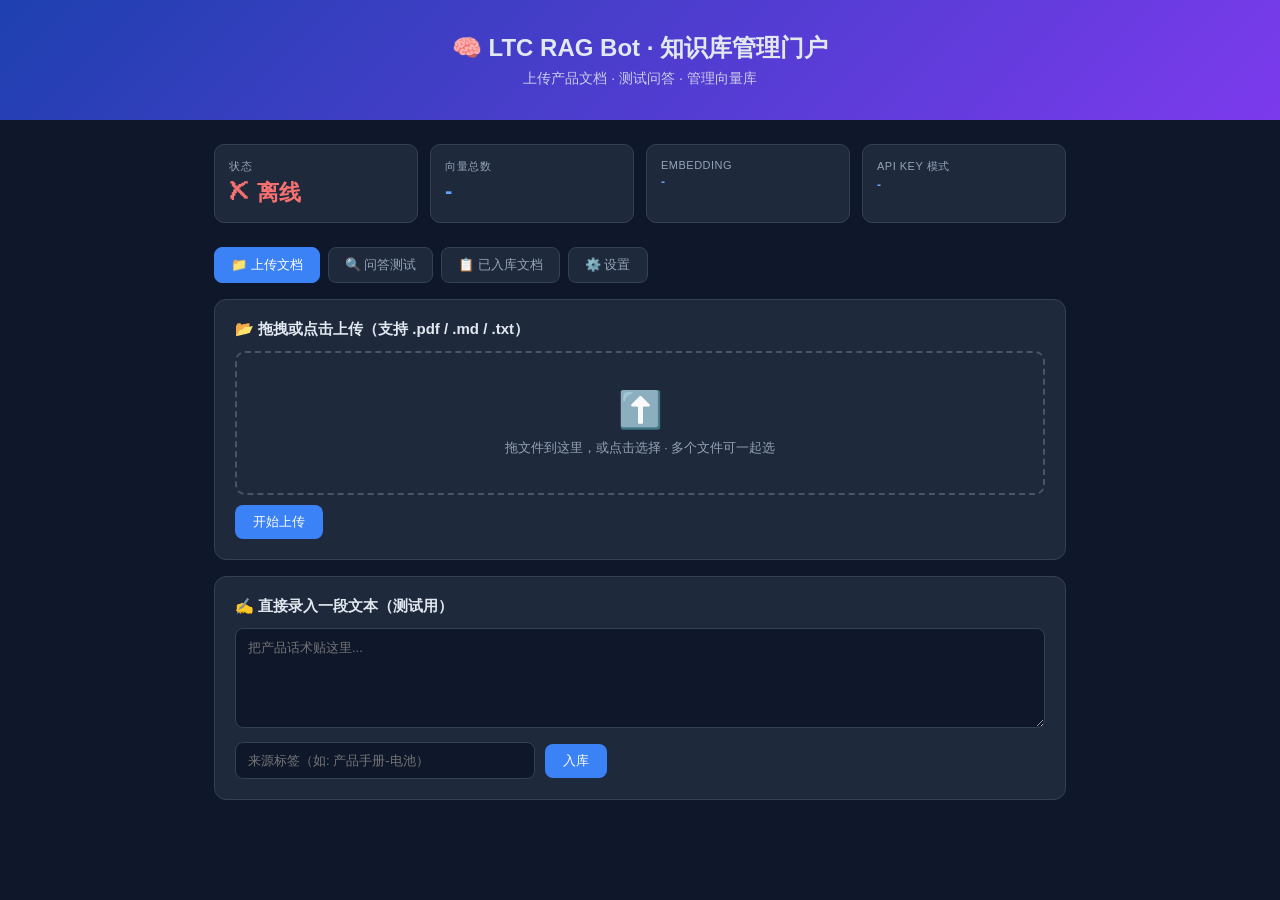
==== ltc-rag-bot/portal/index.html @ 4c0943bf "feat: 构建两个LTC高频智能体实操 Co-authored-by: traeagent <traeagent@users.noreply.github.com>" ====
<!DOCTYPE html>
<html lang="zh-CN">
<head>
<meta charset="UTF-8">
<title>LTC RAG Bot · 知识库管理门户</title>
<meta name="viewport" content="width=device-width,initial-scale=1">
<style>
*{box-sizing:border-box;margin:0;padding:0}
body{font-family:-apple-system,"Segoe UI",Roboto,"Helvetica Neue",Arial,sans-serif;background:#0f172a;color:#e2e8f0;min-height:100vh}
.header{background:linear-gradient(135deg,#1e40af,#7c3aed);padding:32px 24px;text-align:center}
.header h1{font-size:24px;font-weight:700}
.header p{opacity:.85;margin-top:6px;font-size:14px}
.status-bar{max-width:900px;margin:24px auto;padding:0 24px;display:grid;grid-template-columns:repeat(auto-fit,minmax(180px,1fr));gap:12px}
.stat-card{background:#1e293b;border-radius:10px;padding:14px;border:1px solid #334155}
.stat-card .label{font-size:11px;color:#94a3b8;text-transform:uppercase;letter-spacing:.5px}
.stat-card .value{font-size:22px;font-weight:700;color:#60a5fa;margin-top:4px}
.stat-card .value.ok{color:#4ade80}.stat-card .value.warn{color:#fbbf24}.stat-card .value.err{color:#f87171}
.tabs{max-width:900px;margin:24px auto 0;padding:0 24px;display:flex;gap:8px}
.tab{padding:8px 16px;background:#1e293b;border:1px solid #334155;border-radius:8px;color:#94a3b8;cursor:pointer;font-size:13px}
.tab.active{background:#3b82f6;border-color:#3b82f6;color:#fff}
.panel{max-width:900px;margin:16px auto;padding:0 24px}
.card{background:#1e293b;border:1px solid #334155;border-radius:12px;padding:20px;margin-bottom:16px}
.card h3{font-size:15px;color:#e2e8f0;margin-bottom:12px;display:flex;align-items:center;gap:8px}
.dropzone{border:2px dashed #475569;border-radius:10px;padding:36px;text-align:center;cursor:pointer;transition:all .2s}
.dropzone:hover,.dropzone.drag{border-color:#3b82f6;background:#1e3a5f}
.dropzone .icon{font-size:36px;margin-bottom:8px}
.dropzone p{color:#94a3b8;font-size:13px}
textarea,input[type=text]{width:100%;background:#0f172a;border:1px solid #334155;border-radius:8px;padding:10px 12px;color:#e2e8f0;font-family:inherit;font-size:13px}
textarea{min-height:100px;resize:vertical}
.btn{background:#3b82f6;color:#fff;border:none;padding:8px 18px;border-radius:8px;cursor:pointer;font-size:13px;font-weight:500;transition:background .15s}
.btn:hover{background:#2563eb}
.btn.ghost{background:transparent;border:1px solid #475569;color:#94a3b8}
.btn.ghost:hover{background:#334155;color:#fff}
.btn.danger{background:#dc2626}
.btn.danger:hover{background:#b91c1c}
.btn:disabled{opacity:.5;cursor:not-allowed}
.row{display:flex;gap:10px;align-items:center;margin-top:10px;flex-wrap:wrap}
.source-tag{background:#334155;color:#cbd5e1;padding:3px 10px;border-radius:12px;font-size:12px;display:inline-flex;align-items:center;gap:6px;margin:4px 4px 4px 0}
.source-tag .count{background:#475569;padding:1px 7px;border-radius:10px;font-size:11px}
.empty{text-align:center;padding:30px;color:#64748b;font-size:13px}
.result-box{background:#0f172a;border:1px solid #334155;border-radius:8px;padding:14px;margin-top:12px;font-size:13px;white-space:pre-wrap;line-height:1.7}
.result-box .llm-tag{background:#7c3aed;color:#fff;padding:2px 8px;border-radius:4px;font-size:11px;margin-left:8px}
.sources-list{margin-top:10px}
.source-item{background:#0f172a;border-left:3px solid #3b82f6;padding:10px 14px;margin:6px 0;border-radius:0 6px 6px 6px;font-size:12px;color:#cbd5e1}
.source-item .score{color:#4ade80;font-weight:600}
.source-item .src{color:#94a3b8;font-size:11px;margin-left:8px}
.toast{position:fixed;top:20px;right:20px;background:#1e293b;border:1px solid #334155;padding:12px 20px;border-radius:8px;z-index:100;display:none;font-size:13px}
.toast.ok{border-color:#4ade80}.toast.err{border-color:#f87171}
.api-key-row{display:flex;gap:8px;align-items:center;margin-bottom:16px}
.api-key-row label{font-size:12px;color:#94a3b8}
.api-key-row input{flex:1;font-family:monospace;font-size:12px}
@media(max-width:600px){.stat-card .value{font-size:18px}}
</style>
</head>
<body>

<div class="header">
  <h1>🧠 LTC RAG Bot · 知识库管理门户</h1>
  <p>上传产品文档 · 测试问答 · 管理向量库</p>
</div>

<div class="status-bar">
  <div class="stat-card">
    <div class="label">状态</div>
    <div class="value" id="s-status">...</div>
  </div>
  <div class="stat-card">
    <div class="label">向量总数</div>
    <div class="value" id="s-docs">...</div>
  </div>
  <div class="stat-card">
    <div class="label">Embedding</div>
    <div class="value" id="s-emb" style="font-size:12px" title="模型名称">...</div>
  </div>
  <div class="stat-card">
    <div class="label">API Key 模式</div>
    <div class="value" id="s-auth" style="font-size:12px">...</div>
  </div>
</div>

<div class="tabs">
  <div class="tab active" data-tab="upload">📁 上传文档</div>
  <div class="tab" data-tab="query">🔍 问答测试</div>
  <div class="tab" data-tab="docs">📋 已入库文档</div>
  <div class="tab" data-tab="settings">⚙️ 设置</div>
</div>

<!-- 📁 上传文档 -->
<div class="panel" id="panel-upload">
  <div class="card">
    <h3>📂 拖拽或点击上传（支持 .pdf / .md / .txt）</h3>
    <div class="dropzone" id="dropzone">
      <div class="icon">⬆️</div>
      <p>拖文件到这里，或点击选择 · 多个文件可一起选</p>
    </div>
    <input type="file" id="file-input" multiple accept=".pdf,.md,.txt" style="display:none">
    <div class="row">
      <button class="btn" id="btn-upload">开始上传</button>
      <span id="upload-status" style="color:#94a3b8;font-size:12px"></span>
    </div>
  </div>
  <div class="card">
    <h3>✍️ 直接录入一段文本（测试用）</h3>
    <textarea id="text-input" placeholder="把产品话术贴这里..."></textarea>
    <div class="row">
      <input type="text" id="text-source" placeholder="来源标签（如: 产品手册-电池）" style="max-width:300px">
      <button class="btn" id="btn-ingest-text">入库</button>
    </div>
  </div>
</div>

<!-- 🔍 问答测试 -->
<div class="panel" id="panel-query" style="display:none">
  <div class="card">
    <h3>💬 提问试试 RAG + LLM</h3>
    <textarea id="query-input" placeholder="比如：零下30度怎么保证续航？"></textarea>
    <div class="row">
      <button class="btn" id="btn-query">🔍 提问</button>
      <span id="query-status" style="color:#94a3b8;font-size:12px"></span>
    </div>
    <div id="query-result" style="display:none">
      <h4 style="margin-top:14px;font-size:13px;color:#94a3b8">🤖 AI 回答 (FABE)</h4>
      <div class="result-box" id="query-answer"></div>
      <h4 style="margin-top:14px;font-size:13px;color:#94a3b8">📎 参考来源</h4>
      <div id="query-sources" class="sources-list"></div>
    </div>
  </div>
</div>

<!-- 📋 已入库文档 -->
<div class="panel" id="panel-docs" style="display:none">
  <div class="card">
    <h3>📊 向量库概览</h3>
    <div id="docs-content"><div class="empty">加载中...</div></div>
    <div class="row" id="docs-actions" style="display:none">
      <button class="btn danger" id="btn-clear-all">⚠️ 清空全部（危险）</button>
    </div>
  </div>
</div>

<!-- ⚙️ 设置 -->
<div class="panel" id="panel-settings" style="display:none">
  <div class="card">
    <h3>🔐 API Key</h3>
    <div class="api-key-row">
      <label>X-API-Key:</label>
      <input type="text" id="api-key-input" placeholder="开发模式留空即可">
      <button class="btn ghost" id="btn-save-key">保存（仅当前会话）</button>
    </div>
    <p style="color:#64748b;font-size:12px">如果你在 .env 里把 API_KEY 改成了非默认值，在这里输入同样的 key 才能上传/查询。</p>
  </div>
  <div class="card">
    <h3>🛠 后端信息</h3>
    <div id="backend-info" style="font-size:13px;line-height:2;color:#cbd5e1"></div>
  </div>
</div>

<div class="toast" id="toast"></div>

<script>
const API_BASE = location.origin;
let apiKey = localStorage.getItem('ltc_api_key') || '';

// 通用 fetch 带 API Key
async function api(path, opts = {}) {
  const headers = { 'Content-Type': 'application/json', ...(opts.headers||{}) };
  if (apiKey && !opts.noKey) headers['X-API-Key'] = apiKey;
  if (opts.body && typeof opts.body !== 'string') opts.body = JSON.stringify(opts.body);
  const r = await fetch(API_BASE + path, { ...opts, headers });
  if (!r.ok) throw new Error(`${r.status} ${await r.text()}`);
  return r.json();
}

function toast(msg, type='ok') {
  const t = document.getElementById('toast');
  t.textContent = msg;
  t.className = 'toast ' + type;
  t.style.display = 'block';
  setTimeout(()=> t.style.display='none', 3000);
}

// Tab 切换
document.querySelectorAll('.tab').forEach(t => {
  t.onclick = () => {
    document.querySelectorAll('.tab').forEach(x => x.classList.remove('active'));
    document.querySelectorAll('.panel').forEach(x => x.style.display = 'none');
    t.classList.add('active');
    document.getElementById('panel-' + t.dataset.tab).style.display = 'block';
    if (t.dataset.tab === 'docs') loadDocs();
    if (t.dataset.tab === 'settings') loadBackendInfo();
  };
});

// 状态面板
async function loadStatus() {
  try {
    const h = await api('/health', { noKey: true });
    document.getElementById('s-status').textContent = '✓ 在线';
    document.getElementById('s-status').className = 'value ok';
    document.getElementById('s-docs').textContent = h.docs_count;
    document.getElementById('s-emb').textContent = h.embedding.split(' ')[0];
    document.getElementById('s-auth').textContent = h.api_key_mode.includes('无') ? '开发模式' : '已鉴权';
  } catch(e) {
    document.getElementById('s-status').textContent = '✗ 离线';
    document.getElementById('s-status').className = 'value err';
    document.getElementById('s-docs').textContent = '-';
    document.getElementById('s-emb').textContent = '-';
    document.getElementById('s-auth').textContent = '-';
  }
}
loadStatus();
setInterval(loadStatus, 15000);

// ─── 上传 ───
const dz = document.getElementById('dropzone');
const fi = document.getElementById('file-input');
dz.onclick = () => fi.click();
dz.ondragover = e => { e.preventDefault(); dz.classList.add('drag'); };
dz.ondragleave = () => dz.classList.remove('drag');
dz.ondrop = e => { e.preventDefault(); dz.classList.remove('drag'); handleFiles(e.dataTransfer.files); };
fi.onchange = e => handleFiles(e.target.files);

async function handleFiles(files) {
  for (const f of files) {
    const fd = new FormData();
    fd.append('file', f);
    document.getElementById('upload-status').textContent = `上传中: ${f.name}...`;
    try {
      const h = new Headers();
      if (apiKey) h.set('X-API-Key', apiKey);
      const r = await fetch(API_BASE + '/ingest', { method: 'POST', headers: h, body: fd });
      const data = await r.json();
      if (r.ok) {
        toast(`✓ ${f.name} → ${data.ingested} 切片`);
        document.getElementById('upload-status').textContent = `${f.name} ✓`;
      } else {
        toast(`✗ ${f.name}: ${data.detail || r.status}`, 'err');
      }
    } catch(e) {
      toast(`✗ ${f.name}: ${e.message}`, 'err');
    }
  }
  loadStatus();
}

document.getElementById('btn-ingest-text').onclick = async () => {
  const text = document.getElementById('text-input').value.trim();
  const source = document.getElementById('text-source').value.trim() || 'inline';
  if (!text) { toast('请先输入文本', 'err'); return; }
  try {
    const r = await api('/ingest-text', { method: 'POST', body: { text, source } });
    toast(`✓ 入库 ${r.ingested} 切片 · 总计 ${r.total}`);
    document.getElementById('text-input').value = '';
    loadStatus();
  } catch(e) { toast('✗ ' + e.message, 'err'); }
};

// ─── Query ───
document.getElementById('btn-query').onclick = async () => {
  const q = document.getElementById('query-input').value.trim();
  if (!q) { toast('请先输入问题', 'err'); return; }
  document.getElementById('query-status').textContent = '查询中...';
  document.getElementById('query-result').style.display = 'none';
  try {
    const r = await api('/query', { method: 'POST', body: { question: q } });
    document.getElementById('query-result').style.display = 'block';
    document.getElementById('query-answer').textContent = r.answer;
    const sl = document.getElementById('query-sources');
    sl.innerHTML = r.sources.map(s =>
      `<div class="source-item"><span class="score">相似度 ${(s.score*100).toFixed(1)}%</span><span class="src">📄 ${s.source}</span><br>${s.text}</div>`
    ).join('');
    document.getElementById('query-status').textContent = `完成 · ${r.total_docs} 条切片 · LLM: ${r.llm_used}`;
  } catch(e) { toast('✗ ' + e.message, 'err'); document.getElementById('query-status').textContent = ''; }
};

// ─── Docs ───
async function loadDocs() {
  try {
    const r = await api('/kb');
    const tags = Object.entries(r.sources);
    if (tags.length === 0) {
      document.getElementById('docs-content').innerHTML = '<div class="empty">知识库为空 · 去「上传文档」页面灌点内容吧</div>';
      document.getElementById('docs-actions').style.display = 'none';
    } else {
      document.getElementById('docs-content').innerHTML =
        `<p style="color:#94a3b8;font-size:13px;margin-bottom:12px">共 ${r.total_chunks} 条切片 · ${tags.length} 个来源</p>` +
        tags.map(([src, n]) => `<span class="source-tag">📄 ${src}<span class="count">${n}</span></span>`).join('');
      document.getElementById('docs-actions').style.display = 'flex';
    }
  } catch(e) {
    document.getElementById('docs-content').innerHTML = `<div class="empty">加载失败: ${e.message}</div>`;
  }
}

document.getElementById('btn-clear-all').onclick = async () => {
  if (!confirm('确定清空整个知识库？这个操作不可恢复！')) return;
  try {
    await api('/kb', { method: 'DELETE' });
    toast('✓ 已清空');
    loadDocs(); loadStatus();
  } catch(e) { toast('✗ ' + e.message, 'err'); }
};

// ─── Settings ───
async function loadBackendInfo() {
  try {
    const h = await api('/health', { noKey: true });
    document.getElementById('backend-info').innerHTML =
      `<div>版本: <b>${h.version}</b></div>` +
      `<div>Embedding: <b>${h.embedding}</b></div>` +
      `<div>API Key 模式: <b>${h.api_key_mode}</b></div>` +
      `<div>飞书配置: <b style="color:${h.feishu_configured?'#4ade80':'#f87171'}">${h.feishu_configured?'已配置':'未配置'}</b></div>` +
      `<div>向量总数: <b>${h.docs_count}</b></div>`;
  } catch(e) {
    document.getElementById('backend-info').textContent = '加载失败: ' + e.message;
  }
}

document.getElementById('api-key-input').value = apiKey;
document.getElementById('btn-save-key').onclick = () => {
  apiKey = document.getElementById('api-key-input').value.trim();
  localStorage.setItem('ltc_api_key', apiKey);
  toast(apiKey ? '✓ API Key 已保存' : '✓ 已清空');
};
</script>
</body>
</html>
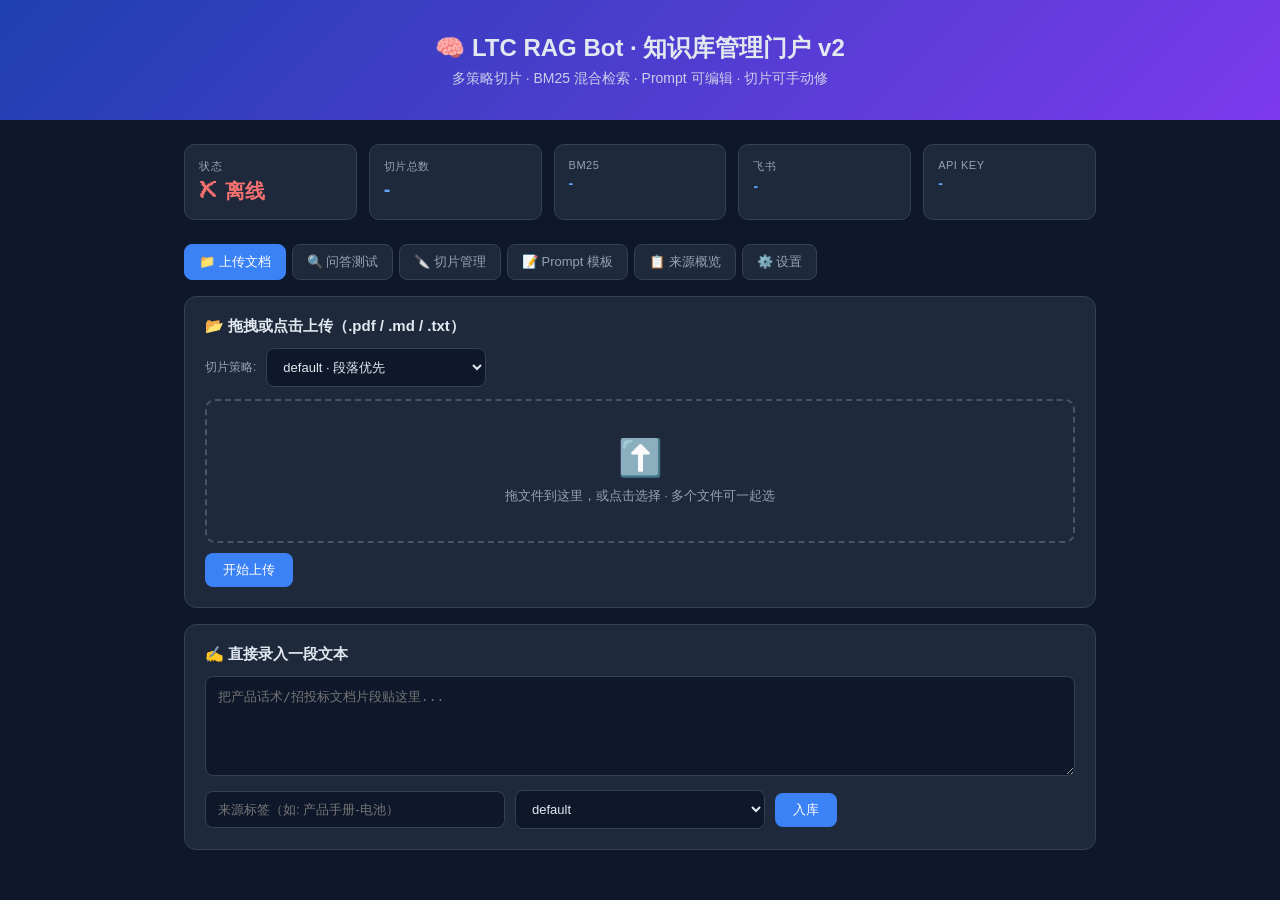
==== commit 4280f095: "feat: 构建两个LTC高频智能体实操 Co-authored-by: traeagent <traeagent@users.noreply.github.com>" ====
--- a/ltc-rag-bot/portal/index.html
+++ b/ltc-rag-bot/portal/index.html
@@ -2,7 +2,7 @@
 <html lang="zh-CN">
 <head>
 <meta charset="UTF-8">
-<title>LTC RAG Bot · 知识库管理门户</title>
+<title>LTC RAG Bot · 知识库管理门户 v2</title>
 <meta name="viewport" content="width=device-width,initial-scale=1">
 <style>
 *{box-sizing:border-box;margin:0;padding:0}
@@ -10,31 +10,35 @@
 .header{background:linear-gradient(135deg,#1e40af,#7c3aed);padding:32px 24px;text-align:center}
 .header h1{font-size:24px;font-weight:700}
 .header p{opacity:.85;margin-top:6px;font-size:14px}
-.status-bar{max-width:900px;margin:24px auto;padding:0 24px;display:grid;grid-template-columns:repeat(auto-fit,minmax(180px,1fr));gap:12px}
+.status-bar{max-width:960px;margin:24px auto;padding:0 24px;display:grid;grid-template-columns:repeat(auto-fit,minmax(150px,1fr));gap:12px}
 .stat-card{background:#1e293b;border-radius:10px;padding:14px;border:1px solid #334155}
 .stat-card .label{font-size:11px;color:#94a3b8;text-transform:uppercase;letter-spacing:.5px}
-.stat-card .value{font-size:22px;font-weight:700;color:#60a5fa;margin-top:4px}
+.stat-card .value{font-size:20px;font-weight:700;color:#60a5fa;margin-top:4px}
 .stat-card .value.ok{color:#4ade80}.stat-card .value.warn{color:#fbbf24}.stat-card .value.err{color:#f87171}
-.tabs{max-width:900px;margin:24px auto 0;padding:0 24px;display:flex;gap:8px}
-.tab{padding:8px 16px;background:#1e293b;border:1px solid #334155;border-radius:8px;color:#94a3b8;cursor:pointer;font-size:13px}
+.tabs{max-width:960px;margin:24px auto 0;padding:0 24px;display:flex;gap:6px;flex-wrap:wrap}
+.tab{padding:8px 14px;background:#1e293b;border:1px solid #334155;border-radius:8px;color:#94a3b8;cursor:pointer;font-size:13px}
 .tab.active{background:#3b82f6;border-color:#3b82f6;color:#fff}
-.panel{max-width:900px;margin:16px auto;padding:0 24px}
+.panel{max-width:960px;margin:16px auto;padding:0 24px}
 .card{background:#1e293b;border:1px solid #334155;border-radius:12px;padding:20px;margin-bottom:16px}
 .card h3{font-size:15px;color:#e2e8f0;margin-bottom:12px;display:flex;align-items:center;gap:8px}
 .dropzone{border:2px dashed #475569;border-radius:10px;padding:36px;text-align:center;cursor:pointer;transition:all .2s}
 .dropzone:hover,.dropzone.drag{border-color:#3b82f6;background:#1e3a5f}
 .dropzone .icon{font-size:36px;margin-bottom:8px}
 .dropzone p{color:#94a3b8;font-size:13px}
-textarea,input[type=text]{width:100%;background:#0f172a;border:1px solid #334155;border-radius:8px;padding:10px 12px;color:#e2e8f0;font-family:inherit;font-size:13px}
-textarea{min-height:100px;resize:vertical}
+textarea,input[type=text],select{width:100%;background:#0f172a;border:1px solid #334155;border-radius:8px;padding:10px 12px;color:#e2e8f0;font-family:inherit;font-size:13px}
+textarea{min-height:100px;resize:vertical;font-family:monospace;line-height:1.6}
+select{cursor:pointer}
+select:focus,textarea:focus,input:focus{outline:none;border-color:#3b82f6}
 .btn{background:#3b82f6;color:#fff;border:none;padding:8px 18px;border-radius:8px;cursor:pointer;font-size:13px;font-weight:500;transition:background .15s}
 .btn:hover{background:#2563eb}
 .btn.ghost{background:transparent;border:1px solid #475569;color:#94a3b8}
 .btn.ghost:hover{background:#334155;color:#fff}
 .btn.danger{background:#dc2626}
 .btn.danger:hover{background:#b91c1c}
+.btn.sm{padding:4px 10px;font-size:12px}
 .btn:disabled{opacity:.5;cursor:not-allowed}
 .row{display:flex;gap:10px;align-items:center;margin-top:10px;flex-wrap:wrap}
+.row label{font-size:12px;color:#94a3b8;display:flex;align-items:center;gap:4px}
 .source-tag{background:#334155;color:#cbd5e1;padding:3px 10px;border-radius:12px;font-size:12px;display:inline-flex;align-items:center;gap:6px;margin:4px 4px 4px 0}
 .source-tag .count{background:#475569;padding:1px 7px;border-radius:10px;font-size:11px}
 .empty{text-align:center;padding:30px;color:#64748b;font-size:13px}
@@ -46,17 +50,46 @@
 .source-item .src{color:#94a3b8;font-size:11px;margin-left:8px}
 .toast{position:fixed;top:20px;right:20px;background:#1e293b;border:1px solid #334155;padding:12px 20px;border-radius:8px;z-index:100;display:none;font-size:13px}
 .toast.ok{border-color:#4ade80}.toast.err{border-color:#f87171}
-.api-key-row{display:flex;gap:8px;align-items:center;margin-bottom:16px}
-.api-key-row label{font-size:12px;color:#94a3b8}
-.api-key-row input{flex:1;font-family:monospace;font-size:12px}
-@media(max-width:600px){.stat-card .value{font-size:18px}}
+.chunk-toolbar{display:flex;gap:10px;align-items:center;margin-bottom:12px;flex-wrap:wrap}
+.chunk-toolbar input,.chunk-toolbar select{max-width:220px}
+.chunk-list{max-height:600px;overflow-y:auto;border:1px solid #334155;border-radius:8px}
+.chunk-item{background:#0f172a;padding:12px 14px;border-bottom:1px solid #334155;font-size:13px;transition:background .15s}
+.chunk-item:last-child{border-bottom:none}
+.chunk-item:hover{background:#1e293b}
+.chunk-item .chunk-meta{display:flex;gap:12px;font-size:11px;color:#94a3b8;margin-bottom:6px;align-items:center}
+.chunk-item .chunk-meta .src{background:#3b82f6;padding:1px 8px;border-radius:4px;color:#fff}
+.chunk-item .chunk-meta .strat{background:#7c3aed;padding:1px 8px;border-radius:4px;color:#fff}
+.chunk-item .chunk-text{color:#cbd5e1;line-height:1.5;word-break:break-all}
+.chunk-item .chunk-actions{display:flex;gap:6px;margin-top:8px}
+.pagination{display:flex;gap:4px;align-items:center;justify-content:center;margin-top:12px}
+.pagination button{background:#1e293b;border:1px solid #334155;color:#94a3b8;padding:4px 10px;border-radius:6px;cursor:pointer;font-size:12px}
+.pagination button.active{background:#3b82f6;border-color:#3b82f6;color:#fff}
+.pagination button:disabled{opacity:.3;cursor:not-allowed}
+.pagination span{color:#64748b;font-size:12px;margin:0 6px}
+/* 弹窗 */
+.modal-bg{position:fixed;inset:0;background:rgba(0,0,0,.6);display:none;align-items:center;justify-content:center;z-index:200}
+.modal-bg.show{display:flex}
+.modal{background:#1e293b;border:1px solid #334155;border-radius:12px;padding:24px;width:90%;max-width:640px;max-height:85vh;overflow-y:auto}
+.modal h4{font-size:15px;margin-bottom:14px;color:#e2e8f0}
+.modal label{font-size:12px;color:#94a3b8;display:block;margin:10px 0 4px}
+.modal textarea{min-height:120px}
+.modal .modal-actions{display:flex;gap:10px;justify-content:flex-end;margin-top:14px}
+/* prompt tab */
+.prompt-header{display:flex;gap:10px;align-items:center;margin-bottom:12px}
+.prompt-header select{max-width:200px}
+.prompt-meta{font-size:12px;color:#94a3b8;margin-bottom:8px}
+.prompt-hint{background:#0f172a;border:1px dashed #475569;border-radius:6px;padding:10px 14px;margin-top:10px;font-size:12px;color:#94a3b8}
+.prompt-hint code{background:#334155;padding:1px 5px;border-radius:3px;color:#fbbf24}
+.checkbox-row{display:flex;align-items:center;gap:6px;font-size:12px;color:#94a3b8}
+.checkbox-row input[type=checkbox]{width:16px;height:16px;accent-color:#3b82f6}
+@media(max-width:600px){.stat-card .value{font-size:16px}.tabs{gap:4px}.tab{padding:6px 10px;font-size:12px}}
 </style>
 </head>
 <body>
 
 <div class="header">
-  <h1>🧠 LTC RAG Bot · 知识库管理门户</h1>
-  <p>上传产品文档 · 测试问答 · 管理向量库</p>
+  <h1>🧠 LTC RAG Bot · 知识库管理门户 v2</h1>
+  <p>多策略切片 · BM25 混合检索 · Prompt 可编辑 · 切片可手动修</p>
 </div>
 
 <div class="status-bar">
@@ -65,30 +98,40 @@
     <div class="value" id="s-status">...</div>
   </div>
   <div class="stat-card">
-    <div class="label">向量总数</div>
+    <div class="label">切片总数</div>
     <div class="value" id="s-docs">...</div>
   </div>
   <div class="stat-card">
-    <div class="label">Embedding</div>
-    <div class="value" id="s-emb" style="font-size:12px" title="模型名称">...</div>
+    <div class="label">BM25</div>
+    <div class="value" id="s-bm25" style="font-size:14px">...</div>
   </div>
   <div class="stat-card">
-    <div class="label">API Key 模式</div>
-    <div class="value" id="s-auth" style="font-size:12px">...</div>
+    <div class="label">飞书</div>
+    <div class="value" id="s-feishu" style="font-size:14px">...</div>
+  </div>
+  <div class="stat-card">
+    <div class="label">API Key</div>
+    <div class="value" id="s-auth" style="font-size:14px">...</div>
   </div>
 </div>
 
 <div class="tabs">
   <div class="tab active" data-tab="upload">📁 上传文档</div>
   <div class="tab" data-tab="query">🔍 问答测试</div>
-  <div class="tab" data-tab="docs">📋 已入库文档</div>
+  <div class="tab" data-tab="chunks">🔪 切片管理</div>
+  <div class="tab" data-tab="prompts">📝 Prompt 模板</div>
+  <div class="tab" data-tab="docs">📋 来源概览</div>
   <div class="tab" data-tab="settings">⚙️ 设置</div>
 </div>
 
-<!-- 📁 上传文档 -->
+<!-- 📁 上传文档（v2 + 切片策略） -->
 <div class="panel" id="panel-upload">
   <div class="card">
-    <h3>📂 拖拽或点击上传（支持 .pdf / .md / .txt）</h3>
+    <h3>📂 拖拽或点击上传（.pdf / .md / .txt）</h3>
+    <div class="chunk-toolbar">
+      <label style="font-size:12px;color:#94a3b8">切片策略:</label>
+      <select id="upload-strategy"><option value="default">default · 段落优先</option></select>
+    </div>
     <div class="dropzone" id="dropzone">
       <div class="icon">⬆️</div>
       <p>拖文件到这里，或点击选择 · 多个文件可一起选</p>
@@ -100,23 +143,25 @@
     </div>
   </div>
   <div class="card">
-    <h3>✍️ 直接录入一段文本（测试用）</h3>
-    <textarea id="text-input" placeholder="把产品话术贴这里..."></textarea>
+    <h3>✍️ 直接录入一段文本</h3>
+    <textarea id="text-input" placeholder="把产品话术/招投标文档片段贴这里..."></textarea>
     <div class="row">
       <input type="text" id="text-source" placeholder="来源标签（如: 产品手册-电池）" style="max-width:300px">
+      <select id="text-strategy" style="max-width:250px"><option value="default">default</option></select>
       <button class="btn" id="btn-ingest-text">入库</button>
     </div>
   </div>
 </div>
 
-<!-- 🔍 问答测试 -->
+<!-- 🔍 问答测试（v2 + BM25 开关 + 显示 hybrid 信息） -->
 <div class="panel" id="panel-query" style="display:none">
   <div class="card">
-    <h3>💬 提问试试 RAG + LLM</h3>
-    <textarea id="query-input" placeholder="比如：零下30度怎么保证续航？"></textarea>
+    <h3>💬 提问试试 RAG + LLM（FABE 话术生成）</h3>
+    <textarea id="query-input" placeholder="比如：零下30度续航如何保证？"></textarea>
     <div class="row">
       <button class="btn" id="btn-query">🔍 提问</button>
-      <span id="query-status" style="color:#94a3b8;font-size:12px"></span>
+      <label class="checkbox-row"><input type="checkbox" id="query-bm25" checked> BM25 混合检索</label>
+      <span id="query-status" style="color:#94a3b8;font-size:12px;margin-left:auto"></span>
     </div>
     <div id="query-result" style="display:none">
       <h4 style="margin-top:14px;font-size:13px;color:#94a3b8">🤖 AI 回答 (FABE)</h4>
@@ -127,10 +172,48 @@
   </div>
 </div>
 
-<!-- 📋 已入库文档 -->
+<!-- 🔪 切片管理（v2 新增） -->
+<div class="panel" id="panel-chunks" style="display:none">
+  <div class="card">
+    <h3>🔪 切片管理（手动编辑 / 删除）</h3>
+    <div class="chunk-toolbar">
+      <input type="text" id="chunk-keyword" placeholder="🔍 全文搜索切片...">
+      <select id="chunk-filter-source"><option value="">所有来源</option></select>
+      <select id="chunk-filter-strategy"><option value="">所有策略</option></select>
+      <button class="btn sm" id="chunk-btn-search">搜索</button>
+      <span id="chunk-total" style="color:#94a3b8;font-size:12px;margin-left:auto"></span>
+    </div>
+    <div class="chunk-list" id="chunk-list"><div class="empty">加载中...</div></div>
+    <div class="pagination" id="chunk-pagination"></div>
+  </div>
+</div>
+
+<!-- 📝 Prompt 模板（v2 新增） -->
+<div class="panel" id="panel-prompts" style="display:none">
+  <div class="card">
+    <h3>📝 Prompt 模板（文件化，改完热生效）</h3>
+    <div class="prompt-header">
+      <select id="prompt-select"></select>
+      <button class="btn sm" id="prompt-btn-reload">🔄 重新加载</button>
+      <button class="btn sm" id="prompt-btn-save">💾 保存修改</button>
+      <button class="btn sm ghost" id="prompt-btn-reset">↩️ 恢复内置</button>
+      <span id="prompt-status" style="color:#94a3b8;font-size:12px;margin-left:auto"></span>
+    </div>
+    <div class="prompt-meta" id="prompt-meta"></div>
+    <textarea id="prompt-editor" placeholder="模板内容..."></textarea>
+    <div class="prompt-hint">
+      <b>可用占位符：</b>
+      <code>{question}</code> — 用户问题 &nbsp;|&nbsp;
+      <code>{context}</code> — RAG 检索到的参考片段<br>
+      保存在 <code>prompts/{name}.txt</code>，删除文件自动恢复内置兜底。
+    </div>
+  </div>
+</div>
+
+<!-- 📋 来源概览 -->
 <div class="panel" id="panel-docs" style="display:none">
   <div class="card">
-    <h3>📊 向量库概览</h3>
+    <h3>📊 向量库来源概览</h3>
     <div id="docs-content"><div class="empty">加载中...</div></div>
     <div class="row" id="docs-actions" style="display:none">
       <button class="btn danger" id="btn-clear-all">⚠️ 清空全部（危险）</button>
@@ -142,16 +225,34 @@
 <div class="panel" id="panel-settings" style="display:none">
   <div class="card">
     <h3>🔐 API Key</h3>
-    <div class="api-key-row">
-      <label>X-API-Key:</label>
-      <input type="text" id="api-key-input" placeholder="开发模式留空即可">
+    <div class="row">
+      <input type="text" id="api-key-input" placeholder="开发模式留空即可" style="max-width:300px">
       <button class="btn ghost" id="btn-save-key">保存（仅当前会话）</button>
     </div>
-    <p style="color:#64748b;font-size:12px">如果你在 .env 里把 API_KEY 改成了非默认值，在这里输入同样的 key 才能上传/查询。</p>
+    <p style="color:#64748b;font-size:12px;margin-top:8px">如果你在 <code>.env</code> 里把 API_KEY 改成了非默认值，在这里输入同样的 key。</p>
   </div>
   <div class="card">
     <h3>🛠 后端信息</h3>
     <div id="backend-info" style="font-size:13px;line-height:2;color:#cbd5e1"></div>
+  </div>
+</div>
+
+<!-- 🔧 切片编辑弹窗 -->
+<div class="modal-bg" id="chunk-modal">
+  <div class="modal">
+    <h4>✏️ 编辑切片</h4>
+    <div style="font-size:11px;color:#64748b;margin-bottom:10px" id="chunk-modal-id"></div>
+    <label>来源标签</label>
+    <input type="text" id="chunk-modal-source">
+    <label>切片策略</label>
+    <input type="text" id="chunk-modal-strategy" disabled style="background:#1e293b">
+    <label>切片内容（改完自动重算 embedding）</label>
+    <textarea id="chunk-modal-text"></textarea>
+    <div class="modal-actions">
+      <button class="btn ghost" id="chunk-modal-cancel">取消</button>
+      <button class="btn danger sm" id="chunk-modal-delete" style="margin-right:auto">🗑️ 删除</button>
+      <button class="btn" id="chunk-modal-save">💾 保存</button>
+    </div>
   </div>
 </div>
 
@@ -160,56 +261,78 @@
 <script>
 const API_BASE = location.origin;
 let apiKey = localStorage.getItem('ltc_api_key') || '';
-
-// 通用 fetch 带 API Key
+let currentPage = 1;
+let pageSize = 20;
+let editingChunkId = null;
+
+// ─── 通用 API ───
 async function api(path, opts = {}) {
   const headers = { 'Content-Type': 'application/json', ...(opts.headers||{}) };
   if (apiKey && !opts.noKey) headers['X-API-Key'] = apiKey;
   if (opts.body && typeof opts.body !== 'string') opts.body = JSON.stringify(opts.body);
   const r = await fetch(API_BASE + path, { ...opts, headers });
-  if (!r.ok) throw new Error(`${r.status} ${await r.text()}`);
+  if (!r.ok) { const t = await r.text(); throw new Error(`${r.status} ${t}`); }
   return r.json();
 }
-
 function toast(msg, type='ok') {
   const t = document.getElementById('toast');
-  t.textContent = msg;
-  t.className = 'toast ' + type;
-  t.style.display = 'block';
-  setTimeout(()=> t.style.display='none', 3000);
-}
-
-// Tab 切换
+  t.textContent = msg; t.className = 'toast '+type; t.style.display='block';
+  setTimeout(()=> t.style.display='none', 2800);
+}
+
+// ─── Tab 切换（v2 扩展） ───
 document.querySelectorAll('.tab').forEach(t => {
   t.onclick = () => {
     document.querySelectorAll('.tab').forEach(x => x.classList.remove('active'));
     document.querySelectorAll('.panel').forEach(x => x.style.display = 'none');
     t.classList.add('active');
     document.getElementById('panel-' + t.dataset.tab).style.display = 'block';
-    if (t.dataset.tab === 'docs') loadDocs();
-    if (t.dataset.tab === 'settings') loadBackendInfo();
+    const tab = t.dataset.tab;
+    if (tab === 'chunks') loadChunks(1);
+    if (tab === 'prompts') loadPrompts();
+    if (tab === 'docs') loadDocs();
+    if (tab === 'settings') loadBackendInfo();
   };
 });
 
-// 状态面板
+// ─── 状态面板（v2 加 BM25/飞书） ───
 async function loadStatus() {
   try {
     const h = await api('/health', { noKey: true });
     document.getElementById('s-status').textContent = '✓ 在线';
     document.getElementById('s-status').className = 'value ok';
     document.getElementById('s-docs').textContent = h.docs_count;
-    document.getElementById('s-emb').textContent = h.embedding.split(' ')[0];
-    document.getElementById('s-auth').textContent = h.api_key_mode.includes('无') ? '开发模式' : '已鉴权';
+    document.getElementById('s-bm25').textContent = '✓ 就绪';
+    document.getElementById('s-bm25').className = 'value ok';
+    document.getElementById('s-feishu').textContent = h.feishu_configured ? '✓ 已配' : '✗ 未配';
+    document.getElementById('s-feishu').className = 'value '+(h.feishu_configured?'ok':'err');
+    document.getElementById('s-auth').textContent = h.api_key_mode.includes('无') ? '开发' : '鉴权';
+    document.getElementById('s-auth').className = 'value '+(h.api_key_mode.includes('无')?'warn':'ok');
   } catch(e) {
     document.getElementById('s-status').textContent = '✗ 离线';
     document.getElementById('s-status').className = 'value err';
-    document.getElementById('s-docs').textContent = '-';
-    document.getElementById('s-emb').textContent = '-';
-    document.getElementById('s-auth').textContent = '-';
+    ['s-docs','s-bm25','s-feishu','s-auth'].forEach(id=>{
+      document.getElementById(id).textContent='-';
+      document.getElementById(id).className='value';
+    });
   }
 }
-loadStatus();
-setInterval(loadStatus, 15000);
+loadStatus(); setInterval(loadStatus, 15000);
+
+// ─── 切片策略下拉（v2 新增） ───
+async function loadStrategies() {
+  try {
+    const s = await api('/strategies', { noKey: true });
+    const opts = Object.entries(s).map(([k,v])=>
+      `<option value="${k}">${v.name} · ${v.mode} · min${v.min_chunk_len}/max${v.max_chunk_len}</option>`
+    ).join('');
+    ['upload-strategy','text-strategy'].forEach(id=>{
+      const el = document.getElementById(id);
+      if (el) { el.innerHTML = opts || '<option value="default">default</option>'; }
+    });
+  } catch(e) { console.warn('loadStrategies fail', e); }
+}
+loadStrategies();
 
 // ─── 上传 ───
 const dz = document.getElementById('dropzone');
@@ -221,9 +344,11 @@
 fi.onchange = e => handleFiles(e.target.files);
 
 async function handleFiles(files) {
+  const strat = document.getElementById('upload-strategy').value;
   for (const f of files) {
     const fd = new FormData();
     fd.append('file', f);
+    fd.append('strategy', strat);
     document.getElementById('upload-status').textContent = `上传中: ${f.name}...`;
     try {
       const h = new Headers();
@@ -231,14 +356,12 @@
       const r = await fetch(API_BASE + '/ingest', { method: 'POST', headers: h, body: fd });
       const data = await r.json();
       if (r.ok) {
-        toast(`✓ ${f.name} → ${data.ingested} 切片`);
+        toast(`✓ ${f.name} → ${data.ingested} 切片 (${data.strategy})`);
         document.getElementById('upload-status').textContent = `${f.name} ✓`;
       } else {
         toast(`✗ ${f.name}: ${data.detail || r.status}`, 'err');
       }
-    } catch(e) {
-      toast(`✗ ${f.name}: ${e.message}`, 'err');
-    }
+    } catch(e) { toast(`✗ ${f.name}: ${e.message}`, 'err'); }
   }
   loadStatus();
 }
@@ -246,31 +369,198 @@
 document.getElementById('btn-ingest-text').onclick = async () => {
   const text = document.getElementById('text-input').value.trim();
   const source = document.getElementById('text-source').value.trim() || 'inline';
+  const strat = document.getElementById('text-strategy').value;
   if (!text) { toast('请先输入文本', 'err'); return; }
   try {
-    const r = await api('/ingest-text', { method: 'POST', body: { text, source } });
-    toast(`✓ 入库 ${r.ingested} 切片 · 总计 ${r.total}`);
+    const r = await api('/ingest-text', { method:'POST', body:{ text, source, strategy: strat } });
+    toast(`✓ 入库 ${r.ingested} 切片 · 策略 ${r.strategy} · 总计 ${r.total}`);
     document.getElementById('text-input').value = '';
     loadStatus();
-  } catch(e) { toast('✗ ' + e.message, 'err'); }
-};
-
-// ─── Query ───
+  } catch(e) { toast('✗ '+e.message, 'err'); }
+};
+
+// ─── Query（v2 加 BM25 开关） ───
 document.getElementById('btn-query').onclick = async () => {
   const q = document.getElementById('query-input').value.trim();
+  const bm25 = document.getElementById('query-bm25').checked;
   if (!q) { toast('请先输入问题', 'err'); return; }
   document.getElementById('query-status').textContent = '查询中...';
   document.getElementById('query-result').style.display = 'none';
   try {
-    const r = await api('/query', { method: 'POST', body: { question: q } });
+    const r = await api('/query', { method:'POST', body:{ question:q, use_bm25:bm25 } });
     document.getElementById('query-result').style.display = 'block';
     document.getElementById('query-answer').textContent = r.answer;
     const sl = document.getElementById('query-sources');
-    sl.innerHTML = r.sources.map(s =>
+    sl.innerHTML = (r.sources||[]).map(s =>
       `<div class="source-item"><span class="score">相似度 ${(s.score*100).toFixed(1)}%</span><span class="src">📄 ${s.source}</span><br>${s.text}</div>`
     ).join('');
-    document.getElementById('query-status').textContent = `完成 · ${r.total_docs} 条切片 · LLM: ${r.llm_used}`;
-  } catch(e) { toast('✗ ' + e.message, 'err'); document.getElementById('query-status').textContent = ''; }
+    const hyb = r.hybrid || {};
+    document.getElementById('query-status').textContent =
+      `完成 · ${r.total_docs} 条切片 · LLM: ${r.llm_used} · BM25: ${hyb.use_bm25?'✓':'✗'}${hyb.bm25_available?'':'(未装)'}`;
+  } catch(e) { toast('✗ '+e.message, 'err'); document.getElementById('query-status').textContent=''; }
+};
+
+// ─── 🔪 切片管理（v2 新增） ───
+async function loadChunks(page=1) {
+  currentPage = page;
+  const kw = document.getElementById('chunk-keyword').value.trim();
+  const src = document.getElementById('chunk-filter-source').value;
+  const strat = document.getElementById('chunk-filter-strategy').value;
+  const params = new URLSearchParams({ page, page_size: pageSize });
+  if (kw) params.set('keyword', kw);
+  if (src) params.set('source', src);
+  if (strat) params.set('strategy', strat);
+  try {
+    const r = await api('/chunks?'+params.toString());
+    document.getElementById('chunk-total').textContent = `共 ${r.total} 条 · 第 ${r.page}/${r.total_pages} 页`;
+    const list = document.getElementById('chunk-list');
+    if (!r.chunks.length) {
+      list.innerHTML = '<div class="empty">没有匹配的切片</div>';
+    } else {
+      list.innerHTML = r.chunks.map(c => `
+        <div class="chunk-item">
+          <div class="chunk-meta">
+            <span class="src">📄 ${c.source}</span>
+            <span class="strat">⚙️ ${c.strategy}</span>
+            <span>📏 ${c.length}字</span>
+            <span style="color:#64748b">#${c.id.slice(0,8)}…</span>
+            ${c.score !== null ? `<span style="color:#4ade80">相似度 ${(c.score*100).toFixed(1)}%</span>` : ''}
+          </div>
+          <div class="chunk-text">${c.text_preview || c.text}</div>
+          <div class="chunk-actions">
+            <button class="btn sm ghost" onclick='openChunkEdit(${JSON.stringify(c).replace(/'/g,"&#39;")})'>✏️ 编辑</button>
+          </div>
+        </div>
+      `).join('');
+    }
+    renderPagination(r.total, r.total_pages, page);
+    populateChunkFilters();
+  } catch(e) {
+    document.getElementById('chunk-list').innerHTML = `<div class="empty">加载失败: ${e.message}</div>`;
+  }
+}
+
+function renderPagination(total, totalPages, page) {
+  const pg = document.getElementById('chunk-pagination');
+  if (totalPages <= 1) { pg.innerHTML = ''; return; }
+  let html = `<button ${page===1?'disabled':''} onclick="loadChunks(${page-1})">‹</button>`;
+  const start = Math.max(1, page-2), end = Math.min(totalPages, start+4);
+  for (let i=start; i<=end; i++) {
+    html += `<button class="${i===page?'active':''}" onclick="loadChunks(${i})">${i}</button>`;
+  }
+  html += `<button ${page===totalPages?'disabled':''} onclick="loadChunks(${page+1})">›</button>`;
+  pg.innerHTML = html;
+}
+
+async function populateChunkFilters() {
+  try {
+    const r = await api('/kb', { noKey: true });
+    const srcSel = document.getElementById('chunk-filter-source');
+    const curVal = srcSel.value;
+    srcSel.innerHTML = '<option value="">所有来源</option>' +
+      Object.keys(r.sources).map(s => `<option value="${s}">${s}</option>`).join('');
+    srcSel.value = curVal;
+    // strategies
+    const s = await api('/strategies', { noKey: true });
+    const stratSel = document.getElementById('chunk-filter-strategy');
+    const curStrat = stratSel.value;
+    stratSel.innerHTML = '<option value="">所有策略</option>' +
+      Object.entries(s).map(([k,v])=>`<option value="${k}">${v.name}</option>`).join('');
+    stratSel.value = curStrat;
+  } catch(e){}
+}
+
+document.getElementById('chunk-btn-search').onclick = () => loadChunks(1);
+document.getElementById('chunk-keyword').addEventListener('keydown', e => { if (e.key==='Enter') loadChunks(1); });
+document.getElementById('chunk-filter-source').onchange = () => loadChunks(1);
+document.getElementById('chunk-filter-strategy').onchange = () => loadChunks(1);
+
+// 编辑弹窗
+function openChunkEdit(c) {
+  editingChunkId = c.id;
+  document.getElementById('chunk-modal-id').textContent = `ID: ${c.id}`;
+  document.getElementById('chunk-modal-source').value = c.source;
+  document.getElementById('chunk-modal-strategy').value = c.strategy;
+  document.getElementById('chunk-modal-text').value = c.text;
+  document.getElementById('chunk-modal').classList.add('show');
+}
+document.getElementById('chunk-modal-cancel').onclick = () => {
+  document.getElementById('chunk-modal').classList.remove('show'); editingChunkId=null;
+};
+document.getElementById('chunk-modal').onclick = e => {
+  if (e.target.id === 'chunk-modal') document.getElementById('chunk-modal').classList.remove('show');
+};
+document.getElementById('chunk-modal-save').onclick = async () => {
+  if (!editingChunkId) return;
+  const text = document.getElementById('chunk-modal-text').value.trim();
+  const source = document.getElementById('chunk-modal-source').value.trim();
+  if (text.length < 5) { toast('文本太短（最少5字）','err'); return; }
+  try {
+    await api('/chunks/'+editingChunkId, {
+      method:'PATCH',
+      body:{ text, source }
+    });
+    toast('✓ 已更新，embedding 已重算');
+    document.getElementById('chunk-modal').classList.remove('show');
+    loadChunks(currentPage); loadStatus();
+  } catch(e) { toast('✗ '+e.message, 'err'); }
+};
+document.getElementById('chunk-modal-delete').onclick = async () => {
+  if (!editingChunkId) return;
+  if (!confirm('确定删除这条切片？')) return;
+  try {
+    await api('/kb/'+editingChunkId, { method:'DELETE' });
+    toast('✓ 已删除');
+    document.getElementById('chunk-modal').classList.remove('show');
+    loadChunks(Math.max(1,currentPage)); loadStatus();
+  } catch(e) { toast('✗ '+e.message, 'err'); }
+};
+
+// ─── 📝 Prompt 模板（v2 新增） ───
+async function loadPrompts() {
+  try {
+    const list = await api('/prompts', { noKey: true });
+    const sel = document.getElementById('prompt-select');
+    sel.innerHTML = list.map(p =>
+      `<option value="${p.name}">${p.name}${p.has_file?' 📄':''}${p.has_builtin?' 🧱':''}</option>`
+    ).join('');
+    await loadPromptContent(list[0].name);
+  } catch(e) { toast('✗ 加载失败 '+e.message, 'err'); }
+}
+
+async function loadPromptContent(name) {
+  try {
+    const r = await api('/prompts/'+name, { noKey: true });
+    document.getElementById('prompt-editor').value = r.content;
+    document.getElementById('prompt-meta').innerHTML =
+      `📄 文件: <code>prompts/${name}.txt</code> | ` +
+      `${r.has_file ? '<span style="color:#4ade80">✓ 有文件</span>' : '<span style="color:#64748b">（无文件，使用内置）</span>'} | ` +
+      `${r.has_builtin ? '<span style="color:#fbbf24">🧱 内置兜底可用</span>' : ''}`;
+    document.getElementById('prompt-status').textContent = '';
+  } catch(e) { toast('✗ '+e.message, 'err'); }
+}
+
+document.getElementById('prompt-select').onchange = e => loadPromptContent(e.target.value);
+document.getElementById('prompt-btn-reload').onclick = () => loadPromptContent(document.getElementById('prompt-select').value);
+document.getElementById('prompt-btn-save').onclick = async () => {
+  const name = document.getElementById('prompt-select').value;
+  const content = document.getElementById('prompt-editor').value;
+  if (!content.trim()) { toast('模板内容不能为空','err'); return; }
+  try {
+    await api('/prompts/'+name, { method:'PUT', body:{ content } });
+    document.getElementById('prompt-status').textContent = '✓ 已保存，热生效';
+    toast('✓ Prompt 已保存');
+    loadPromptContent(name);
+  } catch(e) { toast('✗ '+e.message, 'err'); }
+};
+document.getElementById('prompt-btn-reset').onclick = async () => {
+  const name = document.getElementById('prompt-select').value;
+  if (!confirm(`确定删除 prompts/${name}.txt 恢复内置？`)) return;
+  try {
+    await api('/prompts/'+name, { method:'DELETE' });
+    toast('✓ 已恢复内置');
+    loadPromptContent(name);
+  } catch(e) { toast('✗ '+e.message, 'err'); }
 };
 
 // ─── Docs ───
@@ -278,27 +568,21 @@
   try {
     const r = await api('/kb');
     const tags = Object.entries(r.sources);
-    if (tags.length === 0) {
-      document.getElementById('docs-content').innerHTML = '<div class="empty">知识库为空 · 去「上传文档」页面灌点内容吧</div>';
+    if (!tags.length) {
+      document.getElementById('docs-content').innerHTML = '<div class="empty">知识库为空 · 去「上传文档」灌点内容吧</div>';
       document.getElementById('docs-actions').style.display = 'none';
     } else {
       document.getElementById('docs-content').innerHTML =
         `<p style="color:#94a3b8;font-size:13px;margin-bottom:12px">共 ${r.total_chunks} 条切片 · ${tags.length} 个来源</p>` +
-        tags.map(([src, n]) => `<span class="source-tag">📄 ${src}<span class="count">${n}</span></span>`).join('');
+        tags.map(([src,n])=>`<span class="source-tag">📄 ${src}<span class="count">${n}</span></span>`).join('');
       document.getElementById('docs-actions').style.display = 'flex';
     }
-  } catch(e) {
-    document.getElementById('docs-content').innerHTML = `<div class="empty">加载失败: ${e.message}</div>`;
-  }
-}
-
+  } catch(e) { document.getElementById('docs-content').innerHTML = `<div class="empty">加载失败: ${e.message}</div>`; }
+}
 document.getElementById('btn-clear-all').onclick = async () => {
-  if (!confirm('确定清空整个知识库？这个操作不可恢复！')) return;
-  try {
-    await api('/kb', { method: 'DELETE' });
-    toast('✓ 已清空');
-    loadDocs(); loadStatus();
-  } catch(e) { toast('✗ ' + e.message, 'err'); }
+  if (!confirm('确定清空整个知识库？不可恢复！')) return;
+  try { await api('/kb', { method:'DELETE' }); toast('✓ 已清空'); loadDocs(); loadStatus(); }
+  catch(e) { toast('✗ '+e.message, 'err'); }
 };
 
 // ─── Settings ───
@@ -309,11 +593,9 @@
       `<div>版本: <b>${h.version}</b></div>` +
       `<div>Embedding: <b>${h.embedding}</b></div>` +
       `<div>API Key 模式: <b>${h.api_key_mode}</b></div>` +
-      `<div>飞书配置: <b style="color:${h.feishu_configured?'#4ade80':'#f87171'}">${h.feishu_configured?'已配置':'未配置'}</b></div>` +
+      `<div>飞书配置: <b style="color:${h.feishu_configured?'#4ade80':'#f87171'}">${h.feishu_configured?'✓ 已配置':'✗ 未配置'}</b></div>` +
       `<div>向量总数: <b>${h.docs_count}</b></div>`;
-  } catch(e) {
-    document.getElementById('backend-info').textContent = '加载失败: ' + e.message;
-  }
+  } catch(e) { document.getElementById('backend-info').textContent = '加载失败: '+e.message; }
 }
 
 document.getElementById('api-key-input').value = apiKey;
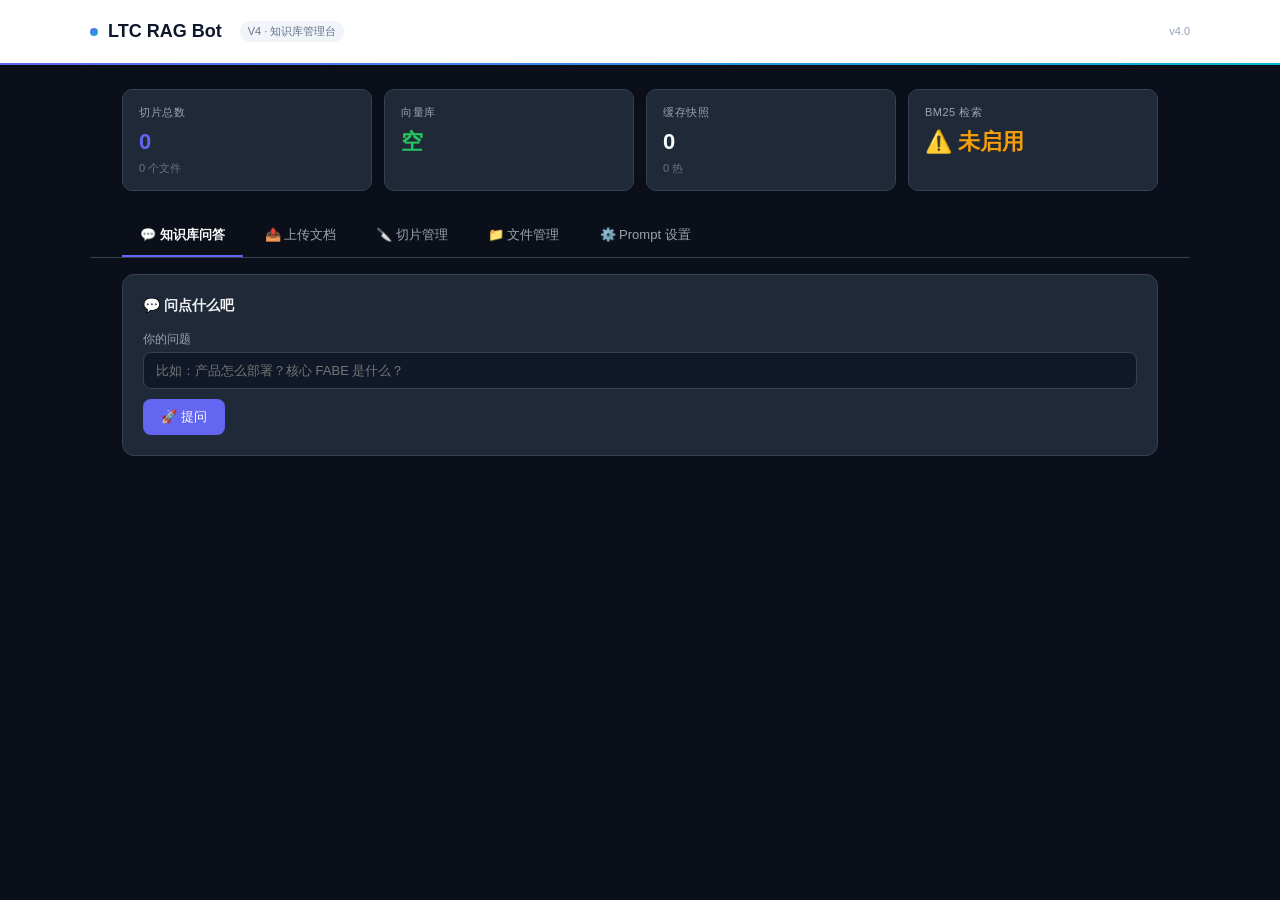
==== commit d6aa21ae: "feat: 构建两个LTC高频智能体实操 Co-authored-by: traeagent <traeagent@users.noreply.github.com>" ====
--- a/ltc-rag-bot/portal/index.html
+++ b/ltc-rag-bot/portal/index.html
@@ -2,608 +2,798 @@
 <html lang="zh-CN">
 <head>
 <meta charset="UTF-8">
-<title>LTC RAG Bot · 知识库管理门户 v2</title>
 <meta name="viewport" content="width=device-width,initial-scale=1">
+<title>LTC RAG Bot · 知识库管理台 V4</title>
 <style>
-*{box-sizing:border-box;margin:0;padding:0}
-body{font-family:-apple-system,"Segoe UI",Roboto,"Helvetica Neue",Arial,sans-serif;background:#0f172a;color:#e2e8f0;min-height:100vh}
-.header{background:linear-gradient(135deg,#1e40af,#7c3aed);padding:32px 24px;text-align:center}
-.header h1{font-size:24px;font-weight:700}
-.header p{opacity:.85;margin-top:6px;font-size:14px}
-.status-bar{max-width:960px;margin:24px auto;padding:0 24px;display:grid;grid-template-columns:repeat(auto-fit,minmax(150px,1fr));gap:12px}
-.stat-card{background:#1e293b;border-radius:10px;padding:14px;border:1px solid #334155}
-.stat-card .label{font-size:11px;color:#94a3b8;text-transform:uppercase;letter-spacing:.5px}
-.stat-card .value{font-size:20px;font-weight:700;color:#60a5fa;margin-top:4px}
-.stat-card .value.ok{color:#4ade80}.stat-card .value.warn{color:#fbbf24}.stat-card .value.err{color:#f87171}
-.tabs{max-width:960px;margin:24px auto 0;padding:0 24px;display:flex;gap:6px;flex-wrap:wrap}
-.tab{padding:8px 14px;background:#1e293b;border:1px solid #334155;border-radius:8px;color:#94a3b8;cursor:pointer;font-size:13px}
-.tab.active{background:#3b82f6;border-color:#3b82f6;color:#fff}
-.panel{max-width:960px;margin:16px auto;padding:0 24px}
-.card{background:#1e293b;border:1px solid #334155;border-radius:12px;padding:20px;margin-bottom:16px}
-.card h3{font-size:15px;color:#e2e8f0;margin-bottom:12px;display:flex;align-items:center;gap:8px}
-.dropzone{border:2px dashed #475569;border-radius:10px;padding:36px;text-align:center;cursor:pointer;transition:all .2s}
-.dropzone:hover,.dropzone.drag{border-color:#3b82f6;background:#1e3a5f}
-.dropzone .icon{font-size:36px;margin-bottom:8px}
-.dropzone p{color:#94a3b8;font-size:13px}
-textarea,input[type=text],select{width:100%;background:#0f172a;border:1px solid #334155;border-radius:8px;padding:10px 12px;color:#e2e8f0;font-family:inherit;font-size:13px}
-textarea{min-height:100px;resize:vertical;font-family:monospace;line-height:1.6}
-select{cursor:pointer}
-select:focus,textarea:focus,input:focus{outline:none;border-color:#3b82f6}
-.btn{background:#3b82f6;color:#fff;border:none;padding:8px 18px;border-radius:8px;cursor:pointer;font-size:13px;font-weight:500;transition:background .15s}
-.btn:hover{background:#2563eb}
-.btn.ghost{background:transparent;border:1px solid #475569;color:#94a3b8}
-.btn.ghost:hover{background:#334155;color:#fff}
-.btn.danger{background:#dc2626}
-.btn.danger:hover{background:#b91c1c}
-.btn.sm{padding:4px 10px;font-size:12px}
+/* ═══════════════════════════════════════════════════════
+   V4 Portal —— Linear/Vercel 风格 · 商务深蓝灰
+   ═══════════════════════════════════════════════════════ */
+*{margin:0;padding:0;box-sizing:border-box}
+body{font-family:-apple-system,"Segoe UI",Roboto,"Helvetica Neue",Arial,sans-serif;background:#0b0f19;color:#e5e7eb;min-height:100vh;font-size:14px;line-height:1.5}
+a{color:#6366f1;text-decoration:none}
+a:hover{text-decoration:underline}
+
+/* Header —— 白底 + 靛蓝/青色渐变细线 */
+.header{background:#ffffff;padding:18px 32px;border-bottom:2px solid transparent;border-image:linear-gradient(90deg,#6366f1,#06b6d4) 1;position:sticky;top:0;z-index:100;box-shadow:0 1px 3px rgba(0,0,0,0.3)}
+.header-inner{max-width:1100px;margin:0 auto;display:flex;align-items:center;justify-content:space-between}
+.header h1{font-size:18px;color:#0f172a;font-weight:700;display:flex;align-items:center;gap:10px}
+.header h1 .logo-dot{width:8px;height:8px;border-radius:50%;background:linear-gradient(135deg,#6366f1,#06b6d4)}
+.header .tag{font-size:11px;color:#64748b;background:#f1f5f9;padding:2px 8px;border-radius:10px;margin-left:8px}
+.header-right{display:flex;align-items:center;gap:12px}
+.header-right .version{font-size:11px;color:#94a3b8}
+
+/* Status bar */
+.status-bar{max-width:1100px;margin:24px auto;padding:0 32px;display:grid;grid-template-columns:repeat(auto-fit,minmax(180px,1fr));gap:12px}
+.stat-card{background:#1f2937;border:1px solid #374151;border-radius:10px;padding:14px 16px;transition:border-color .2s}
+.stat-card:hover{border-color:#4b5563}
+.stat-card .label{font-size:11px;color:#9ca3af;text-transform:uppercase;letter-spacing:.5px;margin-bottom:4px}
+.stat-card .value{font-size:22px;font-weight:700;color:#f9fafb}
+.stat-card .sub{font-size:11px;color:#6b7280;margin-top:2px}
+.stat-card.ok .value{color:#22c55e}
+.stat-card.warn .value{color:#f59e0b}
+.stat-card.blue .value{color:#6366f1}
+
+/* Tabs */
+.tabs{max-width:1100px;margin:24px auto 0;padding:0 32px;display:flex;gap:4px;border-bottom:1px solid #374151}
+.tab{padding:10px 18px;cursor:pointer;font-size:13px;color:#9ca3af;border-bottom:2px solid transparent;transition:all .2s}
+.tab:hover{color:#e5e7eb}
+.tab.active{color:#f9fafb;border-bottom-color:#6366f1;font-weight:600}
+
+/* Panel / 通用卡片 */
+.panel{max-width:1100px;margin:16px auto;padding:0 32px}
+.card{background:#1f2937;border:1px solid #374151;border-radius:12px;padding:20px;margin-bottom:16px}
+.card h3{font-size:14px;color:#f3f4f6;margin-bottom:14px;font-weight:600;display:flex;align-items:center;gap:8px}
+.card h4{font-size:13px;color:#e5e7eb;margin:14px 0 8px;font-weight:600}
+
+/* 输入控件 */
+textarea,input[type=text],input[type=password],select{width:100%;background:#111827;border:1px solid #374151;border-radius:8px;padding:10px 12px;color:#e5e7eb;font-family:inherit;font-size:13px;transition:border-color .15s,box-shadow .15s}
+textarea:focus,input:focus,select:focus{outline:none;border-color:#6366f1;box-shadow:0 0 0 3px rgba(99,102,241,.15)}
+textarea{resize:vertical;min-height:100px}
+label{display:block;font-size:12px;color:#9ca3af;margin-bottom:4px}
+
+/* 按钮 */
+.btn{background:#6366f1;color:#fff;border:none;border-radius:8px;padding:9px 18px;font-size:13px;font-weight:500;cursor:pointer;transition:background .15s,transform .05s}
+.btn:hover{background:#4f46e5}
+.btn:active{transform:translateY(1px)}
+.btn-secondary{background:#374151;color:#e5e7eb}
+.btn-secondary:hover{background:#4b5563}
+.btn-danger{background:#dc2626}
+.btn-danger:hover{background:#b91c1c}
+.btn-sm{padding:5px 10px;font-size:12px}
 .btn:disabled{opacity:.5;cursor:not-allowed}
-.row{display:flex;gap:10px;align-items:center;margin-top:10px;flex-wrap:wrap}
-.row label{font-size:12px;color:#94a3b8;display:flex;align-items:center;gap:4px}
-.source-tag{background:#334155;color:#cbd5e1;padding:3px 10px;border-radius:12px;font-size:12px;display:inline-flex;align-items:center;gap:6px;margin:4px 4px 4px 0}
-.source-tag .count{background:#475569;padding:1px 7px;border-radius:10px;font-size:11px}
-.empty{text-align:center;padding:30px;color:#64748b;font-size:13px}
-.result-box{background:#0f172a;border:1px solid #334155;border-radius:8px;padding:14px;margin-top:12px;font-size:13px;white-space:pre-wrap;line-height:1.7}
-.result-box .llm-tag{background:#7c3aed;color:#fff;padding:2px 8px;border-radius:4px;font-size:11px;margin-left:8px}
-.sources-list{margin-top:10px}
-.source-item{background:#0f172a;border-left:3px solid #3b82f6;padding:10px 14px;margin:6px 0;border-radius:0 6px 6px 6px;font-size:12px;color:#cbd5e1}
-.source-item .score{color:#4ade80;font-weight:600}
-.source-item .src{color:#94a3b8;font-size:11px;margin-left:8px}
-.toast{position:fixed;top:20px;right:20px;background:#1e293b;border:1px solid #334155;padding:12px 20px;border-radius:8px;z-index:100;display:none;font-size:13px}
-.toast.ok{border-color:#4ade80}.toast.err{border-color:#f87171}
-.chunk-toolbar{display:flex;gap:10px;align-items:center;margin-bottom:12px;flex-wrap:wrap}
-.chunk-toolbar input,.chunk-toolbar select{max-width:220px}
-.chunk-list{max-height:600px;overflow-y:auto;border:1px solid #334155;border-radius:8px}
-.chunk-item{background:#0f172a;padding:12px 14px;border-bottom:1px solid #334155;font-size:13px;transition:background .15s}
+.btn-group{display:flex;gap:8px;flex-wrap:wrap}
+
+/* 标签 */
+.tag{display:inline-flex;align-items:center;gap:4px;padding:2px 8px;border-radius:10px;font-size:11px;font-weight:500}
+.tag-blue{background:rgba(99,102,241,.15);color:#818cf8}
+.tag-purple{background:rgba(139,92,246,.15);color:#a78bfa}
+.tag-green{background:rgba(34,197,94,.15);color:#4ade80}
+.tag-orange{background:rgba(245,158,11,.15);color:#fbbf24}
+.tag-red{background:rgba(239,68,68,.15);color:#f87171}
+.tag-gray{background:#374151;color:#9ca3af}
+.tag-cyan{background:rgba(6,182,212,.15);color:#22d3ee}
+
+/* 来源 / 策略标签 */
+.source-tag{background:#374151;color:#cbd5e1;padding:2px 10px;border-radius:10px;font-size:11px;display:inline-flex;align-items:center;gap:6px}
+.source-tag .count{background:#4b5563;padding:0 6px;border-radius:8px;font-size:10px;color:#e5e7eb}
+
+/* 问答结果框 */
+.result-box{background:#111827;border:1px solid #374151;border-radius:10px;padding:16px;margin-top:12px;font-size:14px;line-height:1.7;white-space:pre-wrap}
+.result-box .result-header{display:flex;align-items:center;gap:8px;margin-bottom:10px;padding-bottom:10px;border-bottom:1px solid #374151}
+.result-box .llm-tag{background:#6366f1;color:#fff;padding:2px 8px;border-radius:4px;font-size:11px;font-weight:500}
+.result-box .cache-tag{background:#22c55e;color:#fff;padding:2px 8px;border-radius:4px;font-size:11px;font-weight:500;animation:pulse 2s infinite}
+@keyframes pulse{0%,100%{opacity:1}50%{opacity:.7}}
+.result-box .timer{color:#9ca3af;font-size:11px;margin-left:auto}
+.result-box .answer-text{color:#f3f4f6}
+.sources-list{margin-top:12px;display:flex;flex-direction:column;gap:8px}
+.source-item{background:#1f2937;border-left:3px solid #6366f1;padding:10px 14px;border-radius:0 8px 8px 8px;font-size:12px;color:#cbd5e1;cursor:pointer;transition:background .15s}
+.source-item:hover{background:#374151}
+.source-item .score{color:#4ade80;font-weight:600;margin-right:8px}
+.source-item .src{color:#94a3b8;font-size:11px;margin-left:auto}
+.source-item .preview{margin-top:6px;color:#9ca3af;font-size:11px;line-height:1.5}
+
+/* 切片管理 */
+.chunk-toolbar{display:flex;gap:10px;margin-bottom:14px;flex-wrap:wrap;align-items:center}
+.chunk-toolbar input,.chunk-toolbar select{max-width:240px}
+.chunk-list{max-height:640px;overflow-y:auto;border:1px solid #374151;border-radius:10px}
+.chunk-item{background:#111827;padding:14px 16px;border-bottom:1px solid #374151;font-size:13px;transition:background .15s;display:flex;gap:12px}
 .chunk-item:last-child{border-bottom:none}
-.chunk-item:hover{background:#1e293b}
-.chunk-item .chunk-meta{display:flex;gap:12px;font-size:11px;color:#94a3b8;margin-bottom:6px;align-items:center}
-.chunk-item .chunk-meta .src{background:#3b82f6;padding:1px 8px;border-radius:4px;color:#fff}
-.chunk-item .chunk-meta .strat{background:#7c3aed;padding:1px 8px;border-radius:4px;color:#fff}
-.chunk-item .chunk-text{color:#cbd5e1;line-height:1.5;word-break:break-all}
-.chunk-item .chunk-actions{display:flex;gap:6px;margin-top:8px}
-.pagination{display:flex;gap:4px;align-items:center;justify-content:center;margin-top:12px}
-.pagination button{background:#1e293b;border:1px solid #334155;color:#94a3b8;padding:4px 10px;border-radius:6px;cursor:pointer;font-size:12px}
-.pagination button.active{background:#3b82f6;border-color:#3b82f6;color:#fff}
-.pagination button:disabled{opacity:.3;cursor:not-allowed}
-.pagination span{color:#64748b;font-size:12px;margin:0 6px}
-/* 弹窗 */
-.modal-bg{position:fixed;inset:0;background:rgba(0,0,0,.6);display:none;align-items:center;justify-content:center;z-index:200}
-.modal-bg.show{display:flex}
-.modal{background:#1e293b;border:1px solid #334155;border-radius:12px;padding:24px;width:90%;max-width:640px;max-height:85vh;overflow-y:auto}
-.modal h4{font-size:15px;margin-bottom:14px;color:#e2e8f0}
-.modal label{font-size:12px;color:#94a3b8;display:block;margin:10px 0 4px}
-.modal textarea{min-height:120px}
-.modal .modal-actions{display:flex;gap:10px;justify-content:flex-end;margin-top:14px}
-/* prompt tab */
-.prompt-header{display:flex;gap:10px;align-items:center;margin-bottom:12px}
-.prompt-header select{max-width:200px}
-.prompt-meta{font-size:12px;color:#94a3b8;margin-bottom:8px}
-.prompt-hint{background:#0f172a;border:1px dashed #475569;border-radius:6px;padding:10px 14px;margin-top:10px;font-size:12px;color:#94a3b8}
-.prompt-hint code{background:#334155;padding:1px 5px;border-radius:3px;color:#fbbf24}
-.checkbox-row{display:flex;align-items:center;gap:6px;font-size:12px;color:#94a3b8}
-.checkbox-row input[type=checkbox]{width:16px;height:16px;accent-color:#3b82f6}
-@media(max-width:600px){.stat-card .value{font-size:16px}.tabs{gap:4px}.tab{padding:6px 10px;font-size:12px}}
+.chunk-item:hover{background:#1f2937}
+.chunk-item .chunk-main{flex:1;min-width:0}
+.chunk-item .chunk-meta{display:flex;gap:8px;font-size:11px;color:#9ca3af;margin-bottom:8px;align-items:center;flex-wrap:wrap}
+.chunk-item .chunk-meta .src{background:#3b82f6;color:#fff;padding:1px 8px;border-radius:4px}
+.chunk-item .chunk-meta .strat{background:#7c3aed;color:#fff;padding:1px 8px;border-radius:4px}
+.chunk-item .chunk-meta .time{color:#6b7280}
+.chunk-item .chunk-text{color:#d1d5db;line-height:1.6;word-break:break-word}
+.chunk-item .chunk-text.more{cursor:pointer;color:#6366f1;font-size:11px;margin-top:4px;display:inline-block}
+.chunk-item .chunk-actions{display:flex;gap:6px;flex-direction:column}
+.chunk-item input[type=checkbox]{margin-top:4px;width:16px;height:16px;accent-color:#6366f1}
+.chunk-item .len-badge{background:#374151;color:#9ca3af;padding:2px 6px;border-radius:4px;font-size:10px}
+
+/* 文件管理 tab —— 文件卡片 */
+.file-groups{display:flex;flex-direction:column;gap:20px}
+.file-group{background:transparent}
+.file-group-title{font-size:12px;color:#6b7280;font-weight:600;text-transform:uppercase;letter-spacing:.5px;margin-bottom:10px;display:flex;align-items:center;gap:8px}
+.file-group-title .count{background:#374151;color:#9ca3af;padding:1px 7px;border-radius:10px;font-size:11px;font-weight:500}
+.file-grid{display:grid;grid-template-columns:repeat(auto-fill,minmax(260px,1fr));gap:12px}
+.file-card{background:#1f2937;border:1px solid #374151;border-radius:10px;padding:14px;cursor:pointer;transition:border-color .15s,transform .05s}
+.file-card:hover{border-color:#6366f1;transform:translateY(-1px)}
+.file-card .file-icon{font-size:24px;margin-bottom:8px}
+.file-card .file-name{font-size:13px;color:#f3f4f6;font-weight:500;margin-bottom:4px;word-break:break-all}
+.file-card .file-meta{font-size:11px;color:#9ca3af;display:flex;gap:10px;flex-wrap:wrap}
+.file-card .file-meta .sep{color:#4b5563}
+.file-card .file-meta .chunks{color:#6366f1;font-weight:600}
+.file-card .file-actions{margin-top:10px;display:flex;gap:6px}
+.file-empty{text-align:center;padding:32px;color:#6b7280;font-size:12px}
+
+/* 文件展开切片 */
+.file-chunks{margin-top:10px;border-top:1px solid #374151;padding-top:10px}
+.file-chunk{background:#111827;border-left:2px solid #374151;padding:8px 12px;margin-bottom:6px;border-radius:0 6px 6px 6px;font-size:12px;color:#cbd5e1;line-height:1.5}
+
+/* 空状态 */
+.empty-state{text-align:center;padding:48px 24px;color:#6b7280}
+.empty-state .empty-icon{font-size:40px;margin-bottom:12px;opacity:.5}
+.empty-state .empty-title{font-size:14px;color:#9ca3af;margin-bottom:6px}
+.empty-state .empty-hint{font-size:12px;color:#6b7280}
+
+/* Modal */
+.modal-overlay{position:fixed;inset:0;background:rgba(0,0,0,.6);display:flex;align-items:center;justify-content:center;z-index:200}
+.modal{background:#1f2937;border:1px solid #374151;border-radius:12px;padding:24px;width:90%;max-width:640px;max-height:85vh;overflow-y:auto}
+.modal h4{color:#f3f4f6;margin-bottom:14px;font-size:15px}
+
+/* Toast */
+.toast{position:fixed;top:20px;right:20px;background:#1f2937;border:1px solid #374151;border-radius:8px;padding:12px 20px;color:#f3f4f6;font-size:13px;z-index:300;animation:slide .3s}
+.toast.success{border-left:3px solid #22c55e}
+.toast.error{border-left:3px solid #ef4444}
+@keyframes slide{from{transform:translateX(100%);opacity:0}to{transform:translateX(0);opacity:1}}
+
+/* Prompt 编辑 */
+.prompt-header{display:flex;gap:10px;align-items:center;margin-bottom:14px}
+.prompt-header select{max-width:220px}
+.prompt-hint{background:#111827;border:1px dashed #4b5563;border-radius:8px;padding:12px 14px;margin-top:10px;font-size:12px;color:#9ca3af}
+
+/* 上传区域 */
+.upload-grid{display:grid;grid-template-columns:1fr 1fr;gap:16px}
+@media(max-width:700px){.upload-grid{grid-template-columns:1fr}}
+
+/* 批量操作栏 */
+.bulk-bar{display:flex;gap:10px;align-items:center;padding:10px 12px;background:#111827;border-radius:8px;margin-bottom:10px;font-size:12px;color:#9ca3af}
+.bulk-bar .count{color:#6366f1;font-weight:600}
+
+/* Cache stats 条 */
+.cache-bar{display:flex;gap:16px;align-items:center;padding:10px 14px;background:#111827;border:1px solid #374151;border-radius:8px;margin-bottom:14px;font-size:12px;color:#9ca3af;flex-wrap:wrap}
+.cache-bar .stat{display:flex;gap:4px;align-items:center}
+.cache-bar .stat strong{color:#f3f4f6;font-size:13px}
+
+/* 分页 */
+.pagination{display:flex;gap:6px;justify-content:center;margin-top:12px;font-size:12px;color:#9ca3af}
+.pagination button{background:#374151;border:none;color:#e5e7eb;padding:4px 10px;border-radius:4px;cursor:pointer;font-size:12px}
+.pagination button:hover:not(:disabled){background:#4b5563}
+.pagination button.active{background:#6366f1}
+.pagination button:disabled{opacity:.4;cursor:not-allowed}
+
+@media(max-width:600px){
+    .header-inner{flex-direction:column;gap:8px}
+    .stat-card .value{font-size:18px}
+    .tabs{padding:0 16px;overflow-x:auto}
+    .panel{padding:0 16px}
+    .chunk-toolbar input,.chunk-toolbar select{max-width:100%}
+}
 </style>
 </head>
 <body>
 
+<!-- ════════ Header ════════ -->
 <div class="header">
-  <h1>🧠 LTC RAG Bot · 知识库管理门户 v2</h1>
-  <p>多策略切片 · BM25 混合检索 · Prompt 可编辑 · 切片可手动修</p>
-</div>
-
-<div class="status-bar">
-  <div class="stat-card">
-    <div class="label">状态</div>
-    <div class="value" id="s-status">...</div>
-  </div>
-  <div class="stat-card">
-    <div class="label">切片总数</div>
-    <div class="value" id="s-docs">...</div>
-  </div>
-  <div class="stat-card">
-    <div class="label">BM25</div>
-    <div class="value" id="s-bm25" style="font-size:14px">...</div>
-  </div>
-  <div class="stat-card">
-    <div class="label">飞书</div>
-    <div class="value" id="s-feishu" style="font-size:14px">...</div>
-  </div>
-  <div class="stat-card">
-    <div class="label">API Key</div>
-    <div class="value" id="s-auth" style="font-size:14px">...</div>
+  <div class="header-inner">
+    <h1><span class="logo-dot"></span> LTC RAG Bot <span class="tag">V4 · 知识库管理台</span></h1>
+    <div class="header-right">
+      <span class="version" id="version-tag">v4.0</span>
+    </div>
   </div>
 </div>
 
+<!-- ════════ Status ════════ -->
+<div class="status-bar">
+  <div class="stat-card blue"><div class="label">切片总数</div><div class="value" id="stat-chunks">…</div><div class="sub" id="stat-files">0 个文件</div></div>
+  <div class="stat-card ok"><div class="label">向量库</div><div class="value" id="stat-vector">就绪</div></div>
+  <div class="stat-card"><div class="label">缓存快照</div><div class="value" id="stat-cache">0</div><div class="sub" id="stat-cache-hot">0 热</div></div>
+  <div class="stat-card warn"><div class="label">BM25 检索</div><div class="value" id="stat-bm25">…</div></div>
+</div>
+
+<!-- ════════ Tabs ════════ -->
 <div class="tabs">
-  <div class="tab active" data-tab="upload">📁 上传文档</div>
-  <div class="tab" data-tab="query">🔍 问答测试</div>
+  <div class="tab active" data-tab="query">💬 知识库问答</div>
+  <div class="tab" data-tab="ingest">📤 上传文档</div>
   <div class="tab" data-tab="chunks">🔪 切片管理</div>
-  <div class="tab" data-tab="prompts">📝 Prompt 模板</div>
-  <div class="tab" data-tab="docs">📋 来源概览</div>
-  <div class="tab" data-tab="settings">⚙️ 设置</div>
+  <div class="tab" data-tab="files">📁 文件管理</div>
+  <div class="tab" data-tab="prompts">⚙️ Prompt 设置</div>
 </div>
 
-<!-- 📁 上传文档（v2 + 切片策略） -->
-<div class="panel" id="panel-upload">
-  <div class="card">
-    <h3>📂 拖拽或点击上传（.pdf / .md / .txt）</h3>
-    <div class="chunk-toolbar">
-      <label style="font-size:12px;color:#94a3b8">切片策略:</label>
-      <select id="upload-strategy"><option value="default">default · 段落优先</option></select>
-    </div>
-    <div class="dropzone" id="dropzone">
-      <div class="icon">⬆️</div>
-      <p>拖文件到这里，或点击选择 · 多个文件可一起选</p>
-    </div>
-    <input type="file" id="file-input" multiple accept=".pdf,.md,.txt" style="display:none">
-    <div class="row">
-      <button class="btn" id="btn-upload">开始上传</button>
-      <span id="upload-status" style="color:#94a3b8;font-size:12px"></span>
-    </div>
+<!-- ════════ Panel ════════ -->
+<div class="panel">
+
+  <!-- 💬 问答 tab -->
+  <div id="tab-query" class="card">
+    <h3>💬 问点什么吧</h3>
+    <div class="cache-bar" id="cache-bar" style="display:none">
+      <span class="stat">📦 总快照 <strong id="cache-snapshots">0</strong></span>
+      <span class="stat">🔥 高频 <strong id="cache-hot">0</strong></span>
+      <span style="margin-left:auto">
+        <button class="btn btn-secondary btn-sm" onclick="clearCache()">清空缓存</button>
+      </span>
+    </div>
+    <label>你的问题</label>
+    <input type="text" id="query-input" placeholder="比如：产品怎么部署？核心 FABE 是什么？" style="margin-bottom:10px">
+    <button class="btn" onclick="doQuery()" id="query-btn">🚀 提问</button>
+    <div id="query-result"></div>
   </div>
-  <div class="card">
-    <h3>✍️ 直接录入一段文本</h3>
-    <textarea id="text-input" placeholder="把产品话术/招投标文档片段贴这里..."></textarea>
-    <div class="row">
-      <input type="text" id="text-source" placeholder="来源标签（如: 产品手册-电池）" style="max-width:300px">
-      <select id="text-strategy" style="max-width:250px"><option value="default">default</option></select>
-      <button class="btn" id="btn-ingest-text">入库</button>
+
+  <!-- 📤 上传 tab -->
+  <div id="tab-ingest" class="card" style="display:none">
+    <h3>📤 入库新文档</h3>
+    <div class="upload-grid">
+      <div>
+        <h4>上传文件</h4>
+        <label>选择文件（.txt / .md / .pdf）</label>
+        <input type="file" id="file-input" accept=".txt,.md,.pdf" multiple style="margin-bottom:10px">
+        <label>切片策略</label>
+        <select id="upload-strategy" style="margin-bottom:10px"></select>
+        <button class="btn" onclick="uploadFiles()">📥 开始入库</button>
+      </div>
+      <div>
+        <h4>直接粘贴文本</h4>
+        <label>来源标签</label>
+        <input type="text" id="text-source" placeholder="如：产品手册-电池" style="margin-bottom:8px;max-width:300px">
+        <label>切片策略</label>
+        <select id="text-strategy" style="margin-bottom:10px;max-width:250px"></select>
+        <label>文本内容</label>
+        <textarea id="text-input" placeholder="粘贴要入库的文本…" style="margin-bottom:10px"></textarea>
+        <button class="btn" onclick="ingestText()">📥 直接入库</button>
+      </div>
     </div>
   </div>
-</div>
-
-<!-- 🔍 问答测试（v2 + BM25 开关 + 显示 hybrid 信息） -->
-<div class="panel" id="panel-query" style="display:none">
-  <div class="card">
-    <h3>💬 提问试试 RAG + LLM（FABE 话术生成）</h3>
-    <textarea id="query-input" placeholder="比如：零下30度续航如何保证？"></textarea>
-    <div class="row">
-      <button class="btn" id="btn-query">🔍 提问</button>
-      <label class="checkbox-row"><input type="checkbox" id="query-bm25" checked> BM25 混合检索</label>
-      <span id="query-status" style="color:#94a3b8;font-size:12px;margin-left:auto"></span>
-    </div>
-    <div id="query-result" style="display:none">
-      <h4 style="margin-top:14px;font-size:13px;color:#94a3b8">🤖 AI 回答 (FABE)</h4>
-      <div class="result-box" id="query-answer"></div>
-      <h4 style="margin-top:14px;font-size:13px;color:#94a3b8">📎 参考来源</h4>
-      <div id="query-sources" class="sources-list"></div>
-    </div>
-  </div>
-</div>
-
-<!-- 🔪 切片管理（v2 新增） -->
-<div class="panel" id="panel-chunks" style="display:none">
-  <div class="card">
-    <h3>🔪 切片管理（手动编辑 / 删除）</h3>
+
+  <!-- 🔪 切片管理 tab -->
+  <div id="tab-chunks" class="card" style="display:none">
+    <h3>🔪 切片管理</h3>
     <div class="chunk-toolbar">
       <input type="text" id="chunk-keyword" placeholder="🔍 全文搜索切片...">
       <select id="chunk-filter-source"><option value="">所有来源</option></select>
       <select id="chunk-filter-strategy"><option value="">所有策略</option></select>
-      <button class="btn sm" id="chunk-btn-search">搜索</button>
-      <span id="chunk-total" style="color:#94a3b8;font-size:12px;margin-left:auto"></span>
-    </div>
-    <div class="chunk-list" id="chunk-list"><div class="empty">加载中...</div></div>
+      <button class="btn btn-secondary btn-sm" onclick="refreshChunks()">🔄 刷新</button>
+      <span style="flex:1"></span>
+      <button class="btn btn-danger btn-sm" id="bulk-delete-btn" onclick="bulkDeleteChunks()" style="display:none">🗑 批量删除</button>
+    </div>
+    <div id="chunk-bulk-bar" class="bulk-bar" style="display:none">已选 <span class="count" id="chunk-bulk-count">0</span> 条</div>
+    <div id="chunk-list" class="chunk-list"></div>
     <div class="pagination" id="chunk-pagination"></div>
   </div>
-</div>
-
-<!-- 📝 Prompt 模板（v2 新增） -->
-<div class="panel" id="panel-prompts" style="display:none">
-  <div class="card">
-    <h3>📝 Prompt 模板（文件化，改完热生效）</h3>
+
+  <!-- 📁 文件管理 tab（V4 新增） -->
+  <div id="tab-files" class="card" style="display:none">
+    <h3>📁 文件管理</h3>
+    <div class="chunk-toolbar">
+      <select id="file-filter-type"><option value="">所有类型</option></select>
+      <select id="file-filter-date">
+        <option value="">全部时间</option>
+        <option value="today">今天</option>
+        <option value="week">最近 7 天</option>
+        <option value="month">最近 30 天</option>
+      </select>
+      <input type="text" id="file-search" placeholder="🔍 搜索文件名...">
+      <button class="btn btn-secondary btn-sm" onclick="refreshFiles()">🔄 刷新</button>
+    </div>
+    <div id="files-container"><div class="empty-state"><div class="empty-icon">📂</div><div class="empty-title">暂无文件</div><div class="empty-hint">去 📤 上传文档 入库第一个文件吧</div></div></div>
+  </div>
+
+  <!-- ⚙️ Prompt 设置 tab -->
+  <div id="tab-prompts" class="card" style="display:none">
+    <h3>⚙️ Prompt 模板</h3>
     <div class="prompt-header">
       <select id="prompt-select"></select>
-      <button class="btn sm" id="prompt-btn-reload">🔄 重新加载</button>
-      <button class="btn sm" id="prompt-btn-save">💾 保存修改</button>
-      <button class="btn sm ghost" id="prompt-btn-reset">↩️ 恢复内置</button>
-      <span id="prompt-status" style="color:#94a3b8;font-size:12px;margin-left:auto"></span>
-    </div>
-    <div class="prompt-meta" id="prompt-meta"></div>
-    <textarea id="prompt-editor" placeholder="模板内容..."></textarea>
+      <span class="tag tag-blue">当前 FABE · 瘦身版</span>
+    </div>
+    <label>Prompt 内容</label>
+    <textarea id="prompt-content" style="min-height:220px;margin-bottom:10px"></textarea>
+    <div class="btn-group">
+      <button class="btn" onclick="savePrompt()">💾 保存 Prompt</button>
+      <button class="btn btn-secondary" onclick="loadPrompt()">🔄 重新加载</button>
+    </div>
     <div class="prompt-hint">
-      <b>可用占位符：</b>
-      <code>{question}</code> — 用户问题 &nbsp;|&nbsp;
-      <code>{context}</code> — RAG 检索到的参考片段<br>
-      保存在 <code>prompts/{name}.txt</code>，删除文件自动恢复内置兜底。
+      💡 Prompt 中用 <code>{question}</code> 和 <code>{context}</code> 作为占位符。保存在 <code>prompts/fabe.txt</code>，留空时使用内置默认版本。
     </div>
   </div>
 </div>
 
-<!-- 📋 来源概览 -->
-<div class="panel" id="panel-docs" style="display:none">
-  <div class="card">
-    <h3>📊 向量库来源概览</h3>
-    <div id="docs-content"><div class="empty">加载中...</div></div>
-    <div class="row" id="docs-actions" style="display:none">
-      <button class="btn danger" id="btn-clear-all">⚠️ 清空全部（危险）</button>
+<!-- 🔧 编辑切片 Modal -->
+<div id="chunk-modal" style="display:none">
+  <div class="modal-overlay" onclick="if(event.target===this)closeModal()">
+    <div class="modal">
+      <h4>✏️ 编辑切片</h4>
+      <input type="hidden" id="chunk-modal-id">
+      <label>来源</label>
+      <input type="text" id="chunk-modal-source" style="margin-bottom:8px">
+      <label>切片策略</label>
+      <input type="text" id="chunk-modal-strategy" disabled style="background:#111827;margin-bottom:8px">
+      <label>切片内容</label>
+      <textarea id="chunk-modal-text" style="min-height:160px"></textarea>
+      <div style="display:flex;gap:8px;margin-top:14px;justify-content:flex-end">
+        <button class="btn btn-secondary" onclick="closeModal()">取消</button>
+        <button class="btn" onclick="saveChunkEdit()">💾 保存</button>
+      </div>
     </div>
   </div>
 </div>
 
-<!-- ⚙️ 设置 -->
-<div class="panel" id="panel-settings" style="display:none">
-  <div class="card">
-    <h3>🔐 API Key</h3>
-    <div class="row">
-      <input type="text" id="api-key-input" placeholder="开发模式留空即可" style="max-width:300px">
-      <button class="btn ghost" id="btn-save-key">保存（仅当前会话）</button>
-    </div>
-    <p style="color:#64748b;font-size:12px;margin-top:8px">如果你在 <code>.env</code> 里把 API_KEY 改成了非默认值，在这里输入同样的 key。</p>
-  </div>
-  <div class="card">
-    <h3>🛠 后端信息</h3>
-    <div id="backend-info" style="font-size:13px;line-height:2;color:#cbd5e1"></div>
-  </div>
-</div>
-
-<!-- 🔧 切片编辑弹窗 -->
-<div class="modal-bg" id="chunk-modal">
-  <div class="modal">
-    <h4>✏️ 编辑切片</h4>
-    <div style="font-size:11px;color:#64748b;margin-bottom:10px" id="chunk-modal-id"></div>
-    <label>来源标签</label>
-    <input type="text" id="chunk-modal-source">
-    <label>切片策略</label>
-    <input type="text" id="chunk-modal-strategy" disabled style="background:#1e293b">
-    <label>切片内容（改完自动重算 embedding）</label>
-    <textarea id="chunk-modal-text"></textarea>
-    <div class="modal-actions">
-      <button class="btn ghost" id="chunk-modal-cancel">取消</button>
-      <button class="btn danger sm" id="chunk-modal-delete" style="margin-right:auto">🗑️ 删除</button>
-      <button class="btn" id="chunk-modal-save">💾 保存</button>
-    </div>
-  </div>
-</div>
-
-<div class="toast" id="toast"></div>
-
 <script>
-const API_BASE = location.origin;
-let apiKey = localStorage.getItem('ltc_api_key') || '';
-let currentPage = 1;
-let pageSize = 20;
-let editingChunkId = null;
-
-// ─── 通用 API ───
-async function api(path, opts = {}) {
-  const headers = { 'Content-Type': 'application/json', ...(opts.headers||{}) };
-  if (apiKey && !opts.noKey) headers['X-API-Key'] = apiKey;
-  if (opts.body && typeof opts.body !== 'string') opts.body = JSON.stringify(opts.body);
-  const r = await fetch(API_BASE + path, { ...opts, headers });
-  if (!r.ok) { const t = await r.text(); throw new Error(`${r.status} ${t}`); }
-  return r.json();
-}
-function toast(msg, type='ok') {
-  const t = document.getElementById('toast');
-  t.textContent = msg; t.className = 'toast '+type; t.style.display='block';
-  setTimeout(()=> t.style.display='none', 2800);
-}
-
-// ─── Tab 切换（v2 扩展） ───
+/* ═════════════════════════════════════════════
+   V4 Portal —— 前端逻辑
+   ═════════════════════════════════════════════ */
+const API = '';  // 同源部署
+const API_KEY = '';  // dev 模式自动跳过
+const headers = () => {
+  const h = {'Content-Type': 'application/json'};
+  if (API_KEY) h['X-API-Key'] = API_KEY;
+  return h;
+};
+
+async function api(path, opts={}) {
+  const res = await fetch(API + path, { ...opts, headers: { ...headers(), ...(opts.headers||{}) } });
+  if (!res.ok) {
+    const err = await res.text().catch(()=>res.statusText);
+    throw new Error(`${res.status}: ${err}`);
+  }
+  return res.json();
+}
+
+function toast(msg, type='success') {
+  const d = document.createElement('div');
+  d.className = 'toast ' + type;
+  d.textContent = msg;
+  document.body.appendChild(d);
+  setTimeout(()=>d.remove(), 2500);
+}
+
+/* ─── Tabs ─── */
 document.querySelectorAll('.tab').forEach(t => {
   t.onclick = () => {
-    document.querySelectorAll('.tab').forEach(x => x.classList.remove('active'));
-    document.querySelectorAll('.panel').forEach(x => x.style.display = 'none');
+    document.querySelectorAll('.tab').forEach(x=>x.classList.remove('active'));
     t.classList.add('active');
-    document.getElementById('panel-' + t.dataset.tab).style.display = 'block';
-    const tab = t.dataset.tab;
-    if (tab === 'chunks') loadChunks(1);
-    if (tab === 'prompts') loadPrompts();
-    if (tab === 'docs') loadDocs();
-    if (tab === 'settings') loadBackendInfo();
+    const id = t.dataset.tab;
+    ['query','ingest','chunks','files','prompts'].forEach(k=>{
+      const el = document.getElementById('tab-' + k);
+      el.style.display = (k===id) ? '' : 'none';
+    });
+    if (id === 'query') loadCacheStats();
+    if (id === 'chunks') refreshChunks();
+    if (id === 'files') refreshFiles();
+    if (id === 'prompts') loadPrompt();
   };
 });
 
-// ─── 状态面板（v2 加 BM25/飞书） ───
-async function loadStatus() {
-  try {
-    const h = await api('/health', { noKey: true });
-    document.getElementById('s-status').textContent = '✓ 在线';
-    document.getElementById('s-status').className = 'value ok';
-    document.getElementById('s-docs').textContent = h.docs_count;
-    document.getElementById('s-bm25').textContent = '✓ 就绪';
-    document.getElementById('s-bm25').className = 'value ok';
-    document.getElementById('s-feishu').textContent = h.feishu_configured ? '✓ 已配' : '✗ 未配';
-    document.getElementById('s-feishu').className = 'value '+(h.feishu_configured?'ok':'err');
-    document.getElementById('s-auth').textContent = h.api_key_mode.includes('无') ? '开发' : '鉴权';
-    document.getElementById('s-auth').className = 'value '+(h.api_key_mode.includes('无')?'warn':'ok');
-  } catch(e) {
-    document.getElementById('s-status').textContent = '✗ 离线';
-    document.getElementById('s-status').className = 'value err';
-    ['s-docs','s-bm25','s-feishu','s-auth'].forEach(id=>{
-      document.getElementById(id).textContent='-';
-      document.getElementById(id).className='value';
-    });
-  }
-}
-loadStatus(); setInterval(loadStatus, 15000);
-
-// ─── 切片策略下拉（v2 新增） ───
-async function loadStrategies() {
-  try {
-    const s = await api('/strategies', { noKey: true });
-    const opts = Object.entries(s).map(([k,v])=>
-      `<option value="${k}">${v.name} · ${v.mode} · min${v.min_chunk_len}/max${v.max_chunk_len}</option>`
-    ).join('');
+/* ─── 初始化 ─── */
+(async function init() {
+  try {
+    // Status bar
+    const h = await api('/health').catch(()=>({docs:0,bm25_available:false}));
+    document.getElementById('stat-chunks').textContent = h.docs ?? 0;
+    document.getElementById('stat-vector').textContent = h.docs > 0 ? '就绪' : '空';
+    document.getElementById('stat-bm25').textContent = h.bm25_available ? '✅ 启用' : '⚠️ 未启用';
+  } catch(e) { console.warn('health:', e.message); }
+
+  // 文件数
+  try {
+    const kb = await api('/kb');
+    document.getElementById('stat-files').textContent = `${Object.keys(kb.files||{}).length} 个文件`;
+  } catch(e) {}
+
+  // 切片策略下拉
+  try {
+    const strat = await api('/strategies');
+    const opts = Object.entries(strat.strategies||{}).map(([k,v])=>
+      `<option value="${k}">${v.name||k} · ${v.mode||'para'}</option>`).join('');
     ['upload-strategy','text-strategy'].forEach(id=>{
       const el = document.getElementById(id);
-      if (el) { el.innerHTML = opts || '<option value="default">default</option>'; }
+      if (el) el.innerHTML = opts || '<option value="default">default</option>';
     });
-  } catch(e) { console.warn('loadStrategies fail', e); }
-}
-loadStrategies();
-
-// ─── 上传 ───
-const dz = document.getElementById('dropzone');
-const fi = document.getElementById('file-input');
-dz.onclick = () => fi.click();
-dz.ondragover = e => { e.preventDefault(); dz.classList.add('drag'); };
-dz.ondragleave = () => dz.classList.remove('drag');
-dz.ondrop = e => { e.preventDefault(); dz.classList.remove('drag'); handleFiles(e.dataTransfer.files); };
-fi.onchange = e => handleFiles(e.target.files);
-
-async function handleFiles(files) {
+  } catch(e) {}
+
+  // 切片筛选下拉（V4 动态加载）
+  try {
+    const opt = await api('/chunks/options');
+    const srcSel = document.getElementById('chunk-filter-source');
+    srcSel.innerHTML = '<option value="">所有来源</option>' +
+      (opt.sources||[]).map(s=>`<option value="${s}">${s}</option>`).join('');
+    const stratSel = document.getElementById('chunk-filter-strategy');
+    stratSel.innerHTML = '<option value="">所有策略</option>' +
+      (opt.strategies||[]).map(s=>`<option value="${s}">${s}</option>`).join('');
+    const typeSel = document.getElementById('file-filter-type');
+    const types = new Set();
+    (opt.sources||[]).forEach(s=>{ const ext = '.' + s.split('.').pop(); if(ext!=='.'+s) types.add(ext); });
+    types.add('.inline'); types.add('.unknown');
+    typeSel.innerHTML = '<option value="">所有类型</option>' +
+      [...types].sort().map(t=>`<option value="${t}">${t}</option>`).join('');
+  } catch(e) {}
+
+  // Prompt 下拉
+  try {
+    const ps = await api('/prompts');
+    const sel = document.getElementById('prompt-select');
+    sel.innerHTML = (ps.prompts||[]).map(p=>
+      `<option value="${p.name}" data-builtin="${p.builtin||false}">${p.name}${p.builtin?'（内置）':''}</option>`
+    ).join('');
+    sel.onchange = loadPrompt;
+    loadPrompt();
+  } catch(e) {}
+
+  // Enter 触发提问
+  document.getElementById('query-input').addEventListener('keydown', e=>{
+    if(e.key==='Enter') doQuery();
+  });
+
+  // 文件搜索实时过滤
+  document.getElementById('file-search').addEventListener('input', refreshFiles);
+  document.getElementById('file-filter-type').addEventListener('change', refreshFiles);
+  document.getElementById('file-filter-date').addEventListener('change', refreshFiles);
+})();
+
+/* ─── 问答 ─── */
+async function doQuery() {
+  const q = document.getElementById('query-input').value.trim();
+  if (!q) { toast('请输入问题', 'error'); return; }
+  const btn = document.getElementById('query-btn');
+  btn.disabled = true; btn.textContent = '⏳ 思考中...';
+  const start = Date.now();
+  let result;
+  try {
+    result = await api('/query', { method:'POST', body: JSON.stringify({ question:q }) });
+  } catch(e) {
+    toast('问答失败: ' + e.message, 'error');
+    btn.disabled = false; btn.textContent = '🚀 提问';
+    return;
+  }
+  const dt = Date.now() - start;
+  const hit = result.cache_hit === true;
+  const used = result.llm_used;
+  const box = document.getElementById('query-result');
+  box.innerHTML = `
+    <div class="result-box">
+      <div class="result-header">
+        ${hit ? '<span class="cache-tag">⚡ 缓存命中</span>' : ''}
+        <span class="llm-tag">${used}</span>
+        ${result.hybrid?.use_rerank ? '<span class="tag tag-blue">rerank</span>' : ''}
+        <span class="timer">⏱ ${dt}ms</span>
+      </div>
+      <div class="answer-text">${result.answer || '（知识库暂无回答）'}</div>
+      ${result.sources && result.sources.length ? `
+        <div class="sources-list">
+          <div style="font-size:12px;color:#6b7280;margin-top:4px">参考来源：</div>
+          ${result.sources.map(s=>`
+            <div class="source-item">
+              <span class="score">${(s.score*100).toFixed(0)}%</span>
+              <span>${s.text ? s.text.slice(0, 200) + (s.text.length>200?'…':'') : ''}</span>
+              <span class="src">📄 ${s.source}</span>
+            </div>
+          `).join('')}
+        </div>
+      ` : ''}
+    </div>
+  `;
+  btn.disabled = false; btn.textContent = '🚀 提问';
+  loadCacheStats();
+}
+
+/* ─── AnswerCache 管理 ─── */
+async function loadCacheStats() {
+  try {
+    const s = await api('/cache/stats');
+    document.getElementById('stat-cache').textContent = s.total_snapshots;
+    document.getElementById('stat-cache-hot').textContent = s.hot_count + ' 热';
+    const bar = document.getElementById('cache-bar');
+    if (s.total_snapshots > 0) {
+      bar.style.display = '';
+      document.getElementById('cache-snapshots').textContent = s.total_snapshots;
+      document.getElementById('cache-hot').textContent = s.hot_count;
+    } else {
+      bar.style.display = 'none';
+    }
+  } catch(e) {}
+}
+async function clearCache() {
+  if (!confirm('确定清空所有回答快照？')) return;
+  try { await api('/cache', {method:'DELETE'}); toast('✅ 缓存已清空'); loadCacheStats(); }
+  catch(e){ toast('清空失败', 'error'); }
+}
+
+/* ─── 上传 ─── */
+async function uploadFiles() {
+  const input = document.getElementById('file-input');
   const strat = document.getElementById('upload-strategy').value;
-  for (const f of files) {
+  if (!input.files.length) { toast('请先选择文件', 'error'); return; }
+  for (const f of input.files) {
     const fd = new FormData();
-    fd.append('file', f);
-    fd.append('strategy', strat);
-    document.getElementById('upload-status').textContent = `上传中: ${f.name}...`;
+    fd.append('file', f); fd.append('strategy', strat);
     try {
-      const h = new Headers();
-      if (apiKey) h.set('X-API-Key', apiKey);
-      const r = await fetch(API_BASE + '/ingest', { method: 'POST', headers: h, body: fd });
+      const r = await fetch(API + '/ingest?strategy=' + encodeURIComponent(strat), { method:'POST', body:fd });
       const data = await r.json();
-      if (r.ok) {
-        toast(`✓ ${f.name} → ${data.ingested} 切片 (${data.strategy})`);
-        document.getElementById('upload-status').textContent = `${f.name} ✓`;
-      } else {
-        toast(`✗ ${f.name}: ${data.detail || r.status}`, 'err');
-      }
-    } catch(e) { toast(`✗ ${f.name}: ${e.message}`, 'err'); }
+      toast(`✓ ${f.name} → ${data.ingested} 切片 (${data.strategy})`);
+    } catch(e) { toast(`✗ ${f.name}: ${e.message}`, 'error'); }
   }
-  loadStatus();
-}
-
-document.getElementById('btn-ingest-text').onclick = async () => {
+  refreshStatus();
+  refreshOptionFilters();
+}
+
+async function ingestText() {
   const text = document.getElementById('text-input').value.trim();
-  const source = document.getElementById('text-source').value.trim() || 'inline';
+  const src = document.getElementById('text-source').value.trim() || 'inline';
   const strat = document.getElementById('text-strategy').value;
-  if (!text) { toast('请先输入文本', 'err'); return; }
-  try {
-    const r = await api('/ingest-text', { method:'POST', body:{ text, source, strategy: strat } });
-    toast(`✓ 入库 ${r.ingested} 切片 · 策略 ${r.strategy} · 总计 ${r.total}`);
+  if (!text) { toast('请输入文本', 'error'); return; }
+  try {
+    const r = await api('/ingest-text', {
+      method:'POST', body: JSON.stringify({ text, source: src, strategy: strat })
+    });
+    toast(`✓ 入库 ${r.ingested} 切片 · 总计 ${r.total}`);
     document.getElementById('text-input').value = '';
-    loadStatus();
-  } catch(e) { toast('✗ '+e.message, 'err'); }
-};
-
-// ─── Query（v2 加 BM25 开关） ───
-document.getElementById('btn-query').onclick = async () => {
-  const q = document.getElementById('query-input').value.trim();
-  const bm25 = document.getElementById('query-bm25').checked;
-  if (!q) { toast('请先输入问题', 'err'); return; }
-  document.getElementById('query-status').textContent = '查询中...';
-  document.getElementById('query-result').style.display = 'none';
-  try {
-    const r = await api('/query', { method:'POST', body:{ question:q, use_bm25:bm25 } });
-    document.getElementById('query-result').style.display = 'block';
-    document.getElementById('query-answer').textContent = r.answer;
-    const sl = document.getElementById('query-sources');
-    sl.innerHTML = (r.sources||[]).map(s =>
-      `<div class="source-item"><span class="score">相似度 ${(s.score*100).toFixed(1)}%</span><span class="src">📄 ${s.source}</span><br>${s.text}</div>`
-    ).join('');
-    const hyb = r.hybrid || {};
-    document.getElementById('query-status').textContent =
-      `完成 · ${r.total_docs} 条切片 · LLM: ${r.llm_used} · BM25: ${hyb.use_bm25?'✓':'✗'}${hyb.bm25_available?'':'(未装)'}`;
-  } catch(e) { toast('✗ '+e.message, 'err'); document.getElementById('query-status').textContent=''; }
-};
-
-// ─── 🔪 切片管理（v2 新增） ───
-async function loadChunks(page=1) {
-  currentPage = page;
-  const kw = document.getElementById('chunk-keyword').value.trim();
+    refreshStatus();
+    refreshOptionFilters();
+  } catch(e) { toast(e.message, 'error'); }
+}
+
+async function refreshStatus() {
+  const h = await api('/health').catch(()=>({docs:0}));
+  document.getElementById('stat-chunks').textContent = h.docs ?? 0;
+  document.getElementById('stat-vector').textContent = h.docs > 0 ? '就绪' : '空';
+  try {
+    const kb = await api('/kb');
+    document.getElementById('stat-files').textContent = `${Object.keys(kb.files||{}).length} 个文件`;
+  } catch(e) {}
+}
+
+async function refreshOptionFilters() {
+  try {
+    const opt = await api('/chunks/options');
+    document.getElementById('chunk-filter-source').innerHTML = '<option value="">所有来源</option>' +
+      (opt.sources||[]).map(s=>`<option value="${s}">${s}</option>`).join('');
+    document.getElementById('chunk-filter-strategy').innerHTML = '<option value="">所有策略</option>' +
+      (opt.strategies||[]).map(s=>`<option value="${s}">${s}</option>`).join('');
+  } catch(e) {}
+}
+
+/* ─── 切片管理（V4 动态筛选 + 200字预览 + 批量） ─── */
+let currentPage = 1;
+const selectedChunks = new Set();
+
+async function refreshChunks() {
   const src = document.getElementById('chunk-filter-source').value;
   const strat = document.getElementById('chunk-filter-strategy').value;
-  const params = new URLSearchParams({ page, page_size: pageSize });
-  if (kw) params.set('keyword', kw);
-  if (src) params.set('source', src);
-  if (strat) params.set('strategy', strat);
-  try {
-    const r = await api('/chunks?'+params.toString());
-    document.getElementById('chunk-total').textContent = `共 ${r.total} 条 · 第 ${r.page}/${r.total_pages} 页`;
-    const list = document.getElementById('chunk-list');
-    if (!r.chunks.length) {
-      list.innerHTML = '<div class="empty">没有匹配的切片</div>';
-    } else {
-      list.innerHTML = r.chunks.map(c => `
-        <div class="chunk-item">
+  const kw = document.getElementById('chunk-keyword').value.trim();
+  const url = `/chunks?page=${currentPage}&page_size=20` +
+    (src ? `&source=${encodeURIComponent(src)}` : '') +
+    (strat ? `&strategy=${encodeURIComponent(strat)}` : '') +
+    (kw ? `&keyword=${encodeURIComponent(kw)}` : '');
+  try {
+    const r = await api(url);
+    renderChunkList(r);
+  } catch(e) { toast(e.message, 'error'); }
+}
+
+function renderChunkList(r) {
+  const list = document.getElementById('chunk-list');
+  if (!r.chunks || r.chunks.length === 0) {
+    list.innerHTML = `<div class="empty-state"><div class="empty-icon">🔪</div><div class="empty-title">没有切片</div><div class="empty-hint">去 📤 上传文档 入库吧</div></div>`;
+    document.getElementById('chunk-pagination').innerHTML = '';
+    document.getElementById('bulk-delete-btn').style.display = 'none';
+    document.getElementById('chunk-bulk-bar').style.display = 'none';
+    return;
+  }
+  list.innerHTML = r.chunks.map(c => {
+    const len = c.text.length;
+    const preview = c.text_preview || c.text;
+    const isTruncated = len > 200;
+    const time = c.created_at ? new Date(c.created_at).toLocaleString() : '';
+    return `
+      <div class="chunk-item">
+        <input type="checkbox" data-id="${c.id}" onchange="toggleChunkSelect('${c.id}', this.checked)">
+        <div class="chunk-main">
           <div class="chunk-meta">
             <span class="src">📄 ${c.source}</span>
-            <span class="strat">⚙️ ${c.strategy}</span>
-            <span>📏 ${c.length}字</span>
-            <span style="color:#64748b">#${c.id.slice(0,8)}…</span>
-            ${c.score !== null ? `<span style="color:#4ade80">相似度 ${(c.score*100).toFixed(1)}%</span>` : ''}
+            <span class="strat">${c.strategy}</span>
+            <span class="len-badge">${len}字</span>
+            <span class="time">${time}</span>
+            ${c.score != null ? `<span class="tag tag-green">相似度 ${(c.score*100).toFixed(0)}%</span>` : ''}
           </div>
-          <div class="chunk-text">${c.text_preview || c.text}</div>
-          <div class="chunk-actions">
-            <button class="btn sm ghost" onclick='openChunkEdit(${JSON.stringify(c).replace(/'/g,"&#39;")})'>✏️ 编辑</button>
-          </div>
+          <div class="chunk-text" title="${c.text.replace(/"/g,'&quot;')}">${preview}</div>
+          ${isTruncated ? `<div class="chunk-text more" onclick="toggleChunkFull('${c.id}')" data-full="false">展开全文</div>` : ''}
         </div>
-      `).join('');
+        <div class="chunk-actions">
+          <button class="btn btn-secondary btn-sm" onclick="openChunkModal('${c.id}')">✏️</button>
+          <button class="btn btn-danger btn-sm" onclick="deleteChunk('${c.id}')">🗑</button>
+        </div>
+      </div>
+    `;
+  }).join('');
+
+  // 分页
+  const pag = document.getElementById('chunk-pagination');
+  const totalPages = r.total_pages || 1;
+  if (totalPages > 1) {
+    let html = `<button ${currentPage<=1?'disabled':''} onclick="goChunkPage(${currentPage-1})">‹</button>`;
+    const start = Math.max(1, currentPage-2), end = Math.min(totalPages, currentPage+2);
+    for (let i=start;i<=end;i++) html += `<button class="${i===currentPage?'active':''}" onclick="goChunkPage(${i})">${i}</button>`;
+    html += `<button ${currentPage>=totalPages?'disabled':''} onclick="goChunkPage(${currentPage+1})">›</button>`;
+    html += `<span style="color:#6b7280;margin-left:8px">共 ${r.total} 条</span>`;
+    pag.innerHTML = html;
+  } else {
+    pag.innerHTML = `<span style="color:#6b7280">共 ${r.total} 条</span>`;
+  }
+}
+
+function goChunkPage(p) { currentPage = p; refreshChunks(); }
+
+function toggleChunkSelect(id, checked) {
+  if (checked) selectedChunks.add(id); else selectedChunks.delete(id);
+  const bar = document.getElementById('chunk-bulk-bar');
+  const btn = document.getElementById('bulk-delete-btn');
+  bar.style.display = selectedChunks.size > 0 ? '' : 'none';
+  btn.style.display = selectedChunks.size > 0 ? '' : 'none';
+  document.getElementById('chunk-bulk-count').textContent = selectedChunks.size;
+}
+
+async function bulkDeleteChunks() {
+  if (selectedChunks.size === 0) return;
+  if (!confirm(`确定删除选中的 ${selectedChunks.size} 条切片？`)) return;
+  for (const id of selectedChunks) {
+    try { await api('/chunks/' + id, { method:'DELETE' }); } catch(e) {}
+  }
+  selectedChunks.clear();
+  toast(`✓ 已删除`);
+  refreshChunks(); refreshStatus();
+}
+
+async function deleteChunk(id) {
+  if (!confirm('确定删除这条切片？')) return;
+  try { await api('/chunks/' + id, { method:'DELETE' }); toast('✓ 已删除'); refreshChunks(); refreshStatus(); }
+  catch(e) { toast(e.message, 'error'); }
+}
+
+function toggleChunkFull(id) {
+  // 简化：重新加载全部
+  refreshChunks();
+}
+
+/* ─── 编辑切片 ─── */
+async function openChunkModal(id) {
+  try {
+    const r = await api('/chunks/' + id);
+    document.getElementById('chunk-modal-id').value = id;
+    document.getElementById('chunk-modal-source').value = r.metadata.source || '';
+    document.getElementById('chunk-modal-strategy').value = r.metadata.strategy || '';
+    document.getElementById('chunk-modal-text').value = r.text;
+    document.getElementById('chunk-modal').style.display = '';
+  } catch(e) { toast(e.message, 'error'); }
+}
+function closeModal() { document.getElementById('chunk-modal').style.display = 'none'; }
+
+async function saveChunkEdit() {
+  const id = document.getElementById('chunk-modal-id').value;
+  const body = {
+    text: document.getElementById('chunk-modal-text').value,
+    source: document.getElementById('chunk-modal-source').value,
+  };
+  try { await api('/chunks/' + id, { method:'PATCH', body: JSON.stringify(body) }); toast('✓ 已保存'); closeModal(); refreshChunks(); }
+  catch(e) { toast(e.message, 'error'); }
+}
+
+/* ─── 文件管理（V4 新增） ─── */
+async function refreshFiles() {
+  const container = document.getElementById('files-container');
+  try {
+    const kb = await api('/kb');
+    const search = document.getElementById('file-search').value.trim().toLowerCase();
+    const typeFilter = document.getElementById('file-filter-type').value;
+    const dateFilter = document.getElementById('file-filter-date').value;
+    const now = Date.now();
+
+    // 收集所有文件 + 过滤
+    let files = Object.values(kb.files || {});
+    if (search) files = files.filter(f => f.source.toLowerCase().includes(search));
+    if (typeFilter) files = files.filter(f => f.file_type === typeFilter);
+    if (dateFilter) {
+      const ms = { today: 1, week: 7, month: 30 }[dateFilter] * 86400000;
+      files = files.filter(f => {
+        if (!f.created_at) return false;
+        return now - new Date(f.created_at).getTime() < ms;
+      });
     }
-    renderPagination(r.total, r.total_pages, page);
-    populateChunkFilters();
+    // 按类型分组
+    const groups = {};
+    for (const f of files) groups[f.file_type || '.unknown'] = groups[f.file_type] || [];
+    for (const f of files) groups[f.file_type].push(f);
+
+    // 渲染
+    if (files.length === 0) {
+      container.innerHTML = `<div class="empty-state"><div class="empty-icon">📂</div><div class="empty-title">没有匹配的文件</div><div class="empty-hint">试试换个筛选条件</div></div>`;
+      return;
+    }
+    const typeIcon = t => ({'.md':'📝','.txt':'📄','.pdf':'📊','.html':'🌐','.json':'📋','.inline':'✏️'}[t] || '📦');
+    const typeLabel = t => ({'.md':'Markdown','.txt':'文本','.pdf':'PDF','.html':'HTML','.json':'JSON','.inline':'内联'}[t] || t.toUpperCase().slice(1));
+    const fmtSize = n => { if(n<1024) return n+'字'; if(n<1048576) return (n/1024).toFixed(1)+'KB'; return (n/1048576).toFixed(1)+'MB'; };
+    const fmtDate = d => d ? new Date(d).toLocaleDateString() : '未知';
+
+    container.innerHTML = Object.entries(groups).map(([type, fs]) => `
+      <div class="file-group">
+        <div class="file-group-title">
+          <span>${typeIcon(type)} ${typeLabel(type)}</span>
+          <span class="count">${fs.length} 个文件</span>
+        </div>
+        <div class="file-grid">
+          ${fs.sort((a,b)=>(b.created_at||'').localeCompare(a.created_at||'')).map(f=>`
+            <div class="file-card">
+              <div class="file-icon">${typeIcon(f.file_type)}</div>
+              <div class="file-name" title="${f.source}">${f.source}</div>
+              <div class="file-meta">
+                <span><span class="chunks">${f.chunks}</span> 切片</span>
+                <span class="sep">·</span>
+                <span>${fmtSize(f.total_chars||0)}</span>
+                <span class="sep">·</span>
+                <span>${fmtDate(f.created_at)}</span>
+              </div>
+              <div class="file-actions">
+                <button class="btn btn-danger btn-sm" onclick="deleteSource('${f.source.replace(/'/g,"\\'")}')">🗑 删除</button>
+              </div>
+            </div>
+          `).join('')}
+        </div>
+      </div>
+    `).join('');
   } catch(e) {
-    document.getElementById('chunk-list').innerHTML = `<div class="empty">加载失败: ${e.message}</div>`;
+    container.innerHTML = `<div class="empty-state"><div class="empty-icon">⚠️</div><div class="empty-title">加载失败</div><div class="empty-hint">${e.message}</div></div>`;
   }
 }
 
-function renderPagination(total, totalPages, page) {
-  const pg = document.getElementById('chunk-pagination');
-  if (totalPages <= 1) { pg.innerHTML = ''; return; }
-  let html = `<button ${page===1?'disabled':''} onclick="loadChunks(${page-1})">‹</button>`;
-  const start = Math.max(1, page-2), end = Math.min(totalPages, start+4);
-  for (let i=start; i<=end; i++) {
-    html += `<button class="${i===page?'active':''}" onclick="loadChunks(${i})">${i}</button>`;
-  }
-  html += `<button ${page===totalPages?'disabled':''} onclick="loadChunks(${page+1})">›</button>`;
-  pg.innerHTML = html;
-}
-
-async function populateChunkFilters() {
-  try {
-    const r = await api('/kb', { noKey: true });
-    const srcSel = document.getElementById('chunk-filter-source');
-    const curVal = srcSel.value;
-    srcSel.innerHTML = '<option value="">所有来源</option>' +
-      Object.keys(r.sources).map(s => `<option value="${s}">${s}</option>`).join('');
-    srcSel.value = curVal;
-    // strategies
-    const s = await api('/strategies', { noKey: true });
-    const stratSel = document.getElementById('chunk-filter-strategy');
-    const curStrat = stratSel.value;
-    stratSel.innerHTML = '<option value="">所有策略</option>' +
-      Object.entries(s).map(([k,v])=>`<option value="${k}">${v.name}</option>`).join('');
-    stratSel.value = curStrat;
-  } catch(e){}
-}
-
-document.getElementById('chunk-btn-search').onclick = () => loadChunks(1);
-document.getElementById('chunk-keyword').addEventListener('keydown', e => { if (e.key==='Enter') loadChunks(1); });
-document.getElementById('chunk-filter-source').onchange = () => loadChunks(1);
-document.getElementById('chunk-filter-strategy').onchange = () => loadChunks(1);
-
-// 编辑弹窗
-function openChunkEdit(c) {
-  editingChunkId = c.id;
-  document.getElementById('chunk-modal-id').textContent = `ID: ${c.id}`;
-  document.getElementById('chunk-modal-source').value = c.source;
-  document.getElementById('chunk-modal-strategy').value = c.strategy;
-  document.getElementById('chunk-modal-text').value = c.text;
-  document.getElementById('chunk-modal').classList.add('show');
-}
-document.getElementById('chunk-modal-cancel').onclick = () => {
-  document.getElementById('chunk-modal').classList.remove('show'); editingChunkId=null;
-};
-document.getElementById('chunk-modal').onclick = e => {
-  if (e.target.id === 'chunk-modal') document.getElementById('chunk-modal').classList.remove('show');
-};
-document.getElementById('chunk-modal-save').onclick = async () => {
-  if (!editingChunkId) return;
-  const text = document.getElementById('chunk-modal-text').value.trim();
-  const source = document.getElementById('chunk-modal-source').value.trim();
-  if (text.length < 5) { toast('文本太短（最少5字）','err'); return; }
-  try {
-    await api('/chunks/'+editingChunkId, {
-      method:'PATCH',
-      body:{ text, source }
-    });
-    toast('✓ 已更新，embedding 已重算');
-    document.getElementById('chunk-modal').classList.remove('show');
-    loadChunks(currentPage); loadStatus();
-  } catch(e) { toast('✗ '+e.message, 'err'); }
-};
-document.getElementById('chunk-modal-delete').onclick = async () => {
-  if (!editingChunkId) return;
-  if (!confirm('确定删除这条切片？')) return;
-  try {
-    await api('/kb/'+editingChunkId, { method:'DELETE' });
-    toast('✓ 已删除');
-    document.getElementById('chunk-modal').classList.remove('show');
-    loadChunks(Math.max(1,currentPage)); loadStatus();
-  } catch(e) { toast('✗ '+e.message, 'err'); }
-};
-
-// ─── 📝 Prompt 模板（v2 新增） ───
-async function loadPrompts() {
-  try {
-    const list = await api('/prompts', { noKey: true });
-    const sel = document.getElementById('prompt-select');
-    sel.innerHTML = list.map(p =>
-      `<option value="${p.name}">${p.name}${p.has_file?' 📄':''}${p.has_builtin?' 🧱':''}</option>`
-    ).join('');
-    await loadPromptContent(list[0].name);
-  } catch(e) { toast('✗ 加载失败 '+e.message, 'err'); }
-}
-
-async function loadPromptContent(name) {
-  try {
-    const r = await api('/prompts/'+name, { noKey: true });
-    document.getElementById('prompt-editor').value = r.content;
-    document.getElementById('prompt-meta').innerHTML =
-      `📄 文件: <code>prompts/${name}.txt</code> | ` +
-      `${r.has_file ? '<span style="color:#4ade80">✓ 有文件</span>' : '<span style="color:#64748b">（无文件，使用内置）</span>'} | ` +
-      `${r.has_builtin ? '<span style="color:#fbbf24">🧱 内置兜底可用</span>' : ''}`;
-    document.getElementById('prompt-status').textContent = '';
-  } catch(e) { toast('✗ '+e.message, 'err'); }
-}
-
-document.getElementById('prompt-select').onchange = e => loadPromptContent(e.target.value);
-document.getElementById('prompt-btn-reload').onclick = () => loadPromptContent(document.getElementById('prompt-select').value);
-document.getElementById('prompt-btn-save').onclick = async () => {
-  const name = document.getElementById('prompt-select').value;
-  const content = document.getElementById('prompt-editor').value;
-  if (!content.trim()) { toast('模板内容不能为空','err'); return; }
-  try {
-    await api('/prompts/'+name, { method:'PUT', body:{ content } });
-    document.getElementById('prompt-status').textContent = '✓ 已保存，热生效';
+async function deleteSource(source) {
+  if (!confirm(`确定删除来源 "${source}" 的所有切片？`)) return;
+  try {
+    // 构造 ?source=xxx 的方式——目前 /kb DELETE 只支持清空或单 chunk
+    // 我们手动遍历 ids_by_source
+    const kb = await api('/kb');
+    const ids = (kb.ids_by_source || {})[source] || [];
+    for (const id of ids) {
+      try { await api('/chunks/' + id, { method:'DELETE' }); } catch(e) {}
+    }
+    toast(`✓ 已删除 ${ids.length} 条切片`);
+    refreshFiles(); refreshStatus(); refreshOptionFilters();
+  } catch(e) { toast(e.message, 'error'); }
+}
+
+/* ─── Prompt 设置 ─── */
+async function loadPrompt() {
+  const sel = document.getElementById('prompt-select');
+  const name = sel.value;
+  try {
+    const r = await api('/prompts/' + name);
+    document.getElementById('prompt-content').value = r.content || '';
+  } catch(e) { toast(e.message, 'error'); }
+}
+
+async function savePrompt() {
+  const sel = document.getElementById('prompt-select');
+  const name = sel.value;
+  const content = document.getElementById('prompt-content').value;
+  try {
+    await api('/prompts/' + name, { method:'PUT', body: JSON.stringify({ content }) });
     toast('✓ Prompt 已保存');
-    loadPromptContent(name);
-  } catch(e) { toast('✗ '+e.message, 'err'); }
-};
-document.getElementById('prompt-btn-reset').onclick = async () => {
-  const name = document.getElementById('prompt-select').value;
-  if (!confirm(`确定删除 prompts/${name}.txt 恢复内置？`)) return;
-  try {
-    await api('/prompts/'+name, { method:'DELETE' });
-    toast('✓ 已恢复内置');
-    loadPromptContent(name);
-  } catch(e) { toast('✗ '+e.message, 'err'); }
-};
-
-// ─── Docs ───
-async function loadDocs() {
-  try {
-    const r = await api('/kb');
-    const tags = Object.entries(r.sources);
-    if (!tags.length) {
-      document.getElementById('docs-content').innerHTML = '<div class="empty">知识库为空 · 去「上传文档」灌点内容吧</div>';
-      document.getElementById('docs-actions').style.display = 'none';
-    } else {
-      document.getElementById('docs-content').innerHTML =
-        `<p style="color:#94a3b8;font-size:13px;margin-bottom:12px">共 ${r.total_chunks} 条切片 · ${tags.length} 个来源</p>` +
-        tags.map(([src,n])=>`<span class="source-tag">📄 ${src}<span class="count">${n}</span></span>`).join('');
-      document.getElementById('docs-actions').style.display = 'flex';
-    }
-  } catch(e) { document.getElementById('docs-content').innerHTML = `<div class="empty">加载失败: ${e.message}</div>`; }
-}
-document.getElementById('btn-clear-all').onclick = async () => {
-  if (!confirm('确定清空整个知识库？不可恢复！')) return;
-  try { await api('/kb', { method:'DELETE' }); toast('✓ 已清空'); loadDocs(); loadStatus(); }
-  catch(e) { toast('✗ '+e.message, 'err'); }
-};
-
-// ─── Settings ───
-async function loadBackendInfo() {
-  try {
-    const h = await api('/health', { noKey: true });
-    document.getElementById('backend-info').innerHTML =
-      `<div>版本: <b>${h.version}</b></div>` +
-      `<div>Embedding: <b>${h.embedding}</b></div>` +
-      `<div>API Key 模式: <b>${h.api_key_mode}</b></div>` +
-      `<div>飞书配置: <b style="color:${h.feishu_configured?'#4ade80':'#f87171'}">${h.feishu_configured?'✓ 已配置':'✗ 未配置'}</b></div>` +
-      `<div>向量总数: <b>${h.docs_count}</b></div>`;
-  } catch(e) { document.getElementById('backend-info').textContent = '加载失败: '+e.message; }
-}
-
-document.getElementById('api-key-input').value = apiKey;
-document.getElementById('btn-save-key').onclick = () => {
-  apiKey = document.getElementById('api-key-input').value.trim();
-  localStorage.setItem('ltc_api_key', apiKey);
-  toast(apiKey ? '✓ API Key 已保存' : '✓ 已清空');
-};
+  } catch(e) { toast(e.message, 'error'); }
+}
+
+// 筛选联动
+['chunk-filter-source','chunk-filter-strategy'].forEach(id => {
+  document.getElementById(id).addEventListener('change', () => { currentPage = 1; refreshChunks(); });
+});
+document.getElementById('chunk-keyword').addEventListener('keydown', e=>{ if(e.key==='Enter') { currentPage=1; refreshChunks(); }});
+
+console.log('[Portal V4] ✅ 已加载');
 </script>
 </body>
 </html>
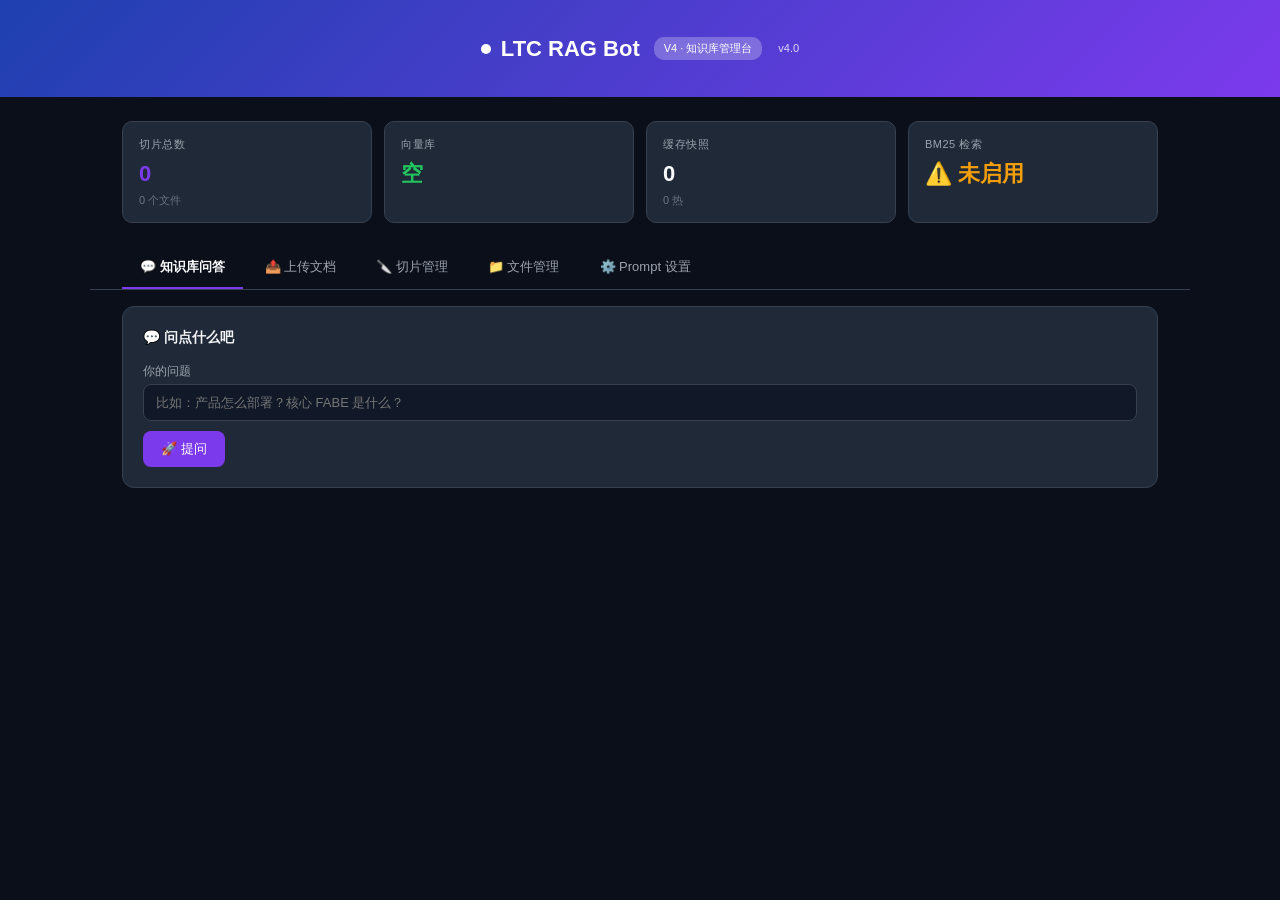
==== commit 44767c38: "feat: 构建两个LTC高频智能体实操 Co-authored-by: traeagent <traeagent@users.noreply.github.com>" ====
--- a/ltc-rag-bot/portal/index.html
+++ b/ltc-rag-bot/portal/index.html
@@ -10,17 +10,17 @@
    ═══════════════════════════════════════════════════════ */
 *{margin:0;padding:0;box-sizing:border-box}
 body{font-family:-apple-system,"Segoe UI",Roboto,"Helvetica Neue",Arial,sans-serif;background:#0b0f19;color:#e5e7eb;min-height:100vh;font-size:14px;line-height:1.5}
-a{color:#6366f1;text-decoration:none}
+a{color:#7c3aed;text-decoration:none}
 a:hover{text-decoration:underline}
 
-/* Header —— 白底 + 靛蓝/青色渐变细线 */
-.header{background:#ffffff;padding:18px 32px;border-bottom:2px solid transparent;border-image:linear-gradient(90deg,#6366f1,#06b6d4) 1;position:sticky;top:0;z-index:100;box-shadow:0 1px 3px rgba(0,0,0,0.3)}
-.header-inner{max-width:1100px;margin:0 auto;display:flex;align-items:center;justify-content:space-between}
-.header h1{font-size:18px;color:#0f172a;font-weight:700;display:flex;align-items:center;gap:10px}
-.header h1 .logo-dot{width:8px;height:8px;border-radius:50%;background:linear-gradient(135deg,#6366f1,#06b6d4)}
-.header .tag{font-size:11px;color:#64748b;background:#f1f5f9;padding:2px 8px;border-radius:10px;margin-left:8px}
+/* Header —— 紫色大 hero（v3 原版风格） */
+.header{background:linear-gradient(135deg,#1e40af,#7c3aed);padding:32px 24px;text-align:center}
+.header-inner{max-width:1100px;margin:0 auto;display:flex;align-items:center;justify-content:center;gap:16px}
+.header h1{font-size:22px;color:#ffffff;font-weight:700;display:flex;align-items:center;gap:10px}
+.header h1 .logo-dot{width:10px;height:10px;border-radius:50%;background:#ffffff}
+.header .tag{font-size:11px;color:#ffffff;background:rgba(255,255,255,.25);padding:3px 10px;border-radius:10px;margin-left:4px}
 .header-right{display:flex;align-items:center;gap:12px}
-.header-right .version{font-size:11px;color:#94a3b8}
+.header-right .version{font-size:11px;color:rgba(255,255,255,.8)}
 
 /* Status bar */
 .status-bar{max-width:1100px;margin:24px auto;padding:0 32px;display:grid;grid-template-columns:repeat(auto-fit,minmax(180px,1fr));gap:12px}
@@ -31,13 +31,13 @@
 .stat-card .sub{font-size:11px;color:#6b7280;margin-top:2px}
 .stat-card.ok .value{color:#22c55e}
 .stat-card.warn .value{color:#f59e0b}
-.stat-card.blue .value{color:#6366f1}
+.stat-card.blue .value{color:#7c3aed}
 
 /* Tabs */
 .tabs{max-width:1100px;margin:24px auto 0;padding:0 32px;display:flex;gap:4px;border-bottom:1px solid #374151}
 .tab{padding:10px 18px;cursor:pointer;font-size:13px;color:#9ca3af;border-bottom:2px solid transparent;transition:all .2s}
 .tab:hover{color:#e5e7eb}
-.tab.active{color:#f9fafb;border-bottom-color:#6366f1;font-weight:600}
+.tab.active{color:#f9fafb;border-bottom-color:#7c3aed;font-weight:600}
 
 /* Panel / 通用卡片 */
 .panel{max-width:1100px;margin:16px auto;padding:0 32px}
@@ -47,13 +47,13 @@
 
 /* 输入控件 */
 textarea,input[type=text],input[type=password],select{width:100%;background:#111827;border:1px solid #374151;border-radius:8px;padding:10px 12px;color:#e5e7eb;font-family:inherit;font-size:13px;transition:border-color .15s,box-shadow .15s}
-textarea:focus,input:focus,select:focus{outline:none;border-color:#6366f1;box-shadow:0 0 0 3px rgba(99,102,241,.15)}
+textarea:focus,input:focus,select:focus{outline:none;border-color:#7c3aed;box-shadow:0 0 0 3px rgba(139,92,246,.15)}
 textarea{resize:vertical;min-height:100px}
 label{display:block;font-size:12px;color:#9ca3af;margin-bottom:4px}
 
 /* 按钮 */
-.btn{background:#6366f1;color:#fff;border:none;border-radius:8px;padding:9px 18px;font-size:13px;font-weight:500;cursor:pointer;transition:background .15s,transform .05s}
-.btn:hover{background:#4f46e5}
+.btn{background:#7c3aed;color:#fff;border:none;border-radius:8px;padding:9px 18px;font-size:13px;font-weight:500;cursor:pointer;transition:background .15s,transform .05s}
+.btn:hover{background:#6d28d9}
 .btn:active{transform:translateY(1px)}
 .btn-secondary{background:#374151;color:#e5e7eb}
 .btn-secondary:hover{background:#4b5563}
@@ -65,7 +65,7 @@
 
 /* 标签 */
 .tag{display:inline-flex;align-items:center;gap:4px;padding:2px 8px;border-radius:10px;font-size:11px;font-weight:500}
-.tag-blue{background:rgba(99,102,241,.15);color:#818cf8}
+.tag-blue{background:rgba(139,92,246,.15);color:#a78bfa}
 .tag-purple{background:rgba(139,92,246,.15);color:#a78bfa}
 .tag-green{background:rgba(34,197,94,.15);color:#4ade80}
 .tag-orange{background:rgba(245,158,11,.15);color:#fbbf24}
@@ -80,13 +80,13 @@
 /* 问答结果框 */
 .result-box{background:#111827;border:1px solid #374151;border-radius:10px;padding:16px;margin-top:12px;font-size:14px;line-height:1.7;white-space:pre-wrap}
 .result-box .result-header{display:flex;align-items:center;gap:8px;margin-bottom:10px;padding-bottom:10px;border-bottom:1px solid #374151}
-.result-box .llm-tag{background:#6366f1;color:#fff;padding:2px 8px;border-radius:4px;font-size:11px;font-weight:500}
+.result-box .llm-tag{background:#7c3aed;color:#fff;padding:2px 8px;border-radius:4px;font-size:11px;font-weight:500}
 .result-box .cache-tag{background:#22c55e;color:#fff;padding:2px 8px;border-radius:4px;font-size:11px;font-weight:500;animation:pulse 2s infinite}
 @keyframes pulse{0%,100%{opacity:1}50%{opacity:.7}}
 .result-box .timer{color:#9ca3af;font-size:11px;margin-left:auto}
 .result-box .answer-text{color:#f3f4f6}
 .sources-list{margin-top:12px;display:flex;flex-direction:column;gap:8px}
-.source-item{background:#1f2937;border-left:3px solid #6366f1;padding:10px 14px;border-radius:0 8px 8px 8px;font-size:12px;color:#cbd5e1;cursor:pointer;transition:background .15s}
+.source-item{background:#1f2937;border-left:3px solid #7c3aed;padding:10px 14px;border-radius:0 8px 8px 8px;font-size:12px;color:#cbd5e1;cursor:pointer;transition:background .15s}
 .source-item:hover{background:#374151}
 .source-item .score{color:#4ade80;font-weight:600;margin-right:8px}
 .source-item .src{color:#94a3b8;font-size:11px;margin-left:auto}
@@ -105,9 +105,9 @@
 .chunk-item .chunk-meta .strat{background:#7c3aed;color:#fff;padding:1px 8px;border-radius:4px}
 .chunk-item .chunk-meta .time{color:#6b7280}
 .chunk-item .chunk-text{color:#d1d5db;line-height:1.6;word-break:break-word}
-.chunk-item .chunk-text.more{cursor:pointer;color:#6366f1;font-size:11px;margin-top:4px;display:inline-block}
+.chunk-item .chunk-text.more{cursor:pointer;color:#7c3aed;font-size:11px;margin-top:4px;display:inline-block}
 .chunk-item .chunk-actions{display:flex;gap:6px;flex-direction:column}
-.chunk-item input[type=checkbox]{margin-top:4px;width:16px;height:16px;accent-color:#6366f1}
+.chunk-item input[type=checkbox]{margin-top:4px;width:16px;height:16px;accent-color:#7c3aed}
 .chunk-item .len-badge{background:#374151;color:#9ca3af;padding:2px 6px;border-radius:4px;font-size:10px}
 
 /* 文件管理 tab —— 文件卡片 */
@@ -117,12 +117,12 @@
 .file-group-title .count{background:#374151;color:#9ca3af;padding:1px 7px;border-radius:10px;font-size:11px;font-weight:500}
 .file-grid{display:grid;grid-template-columns:repeat(auto-fill,minmax(260px,1fr));gap:12px}
 .file-card{background:#1f2937;border:1px solid #374151;border-radius:10px;padding:14px;cursor:pointer;transition:border-color .15s,transform .05s}
-.file-card:hover{border-color:#6366f1;transform:translateY(-1px)}
+.file-card:hover{border-color:#7c3aed;transform:translateY(-1px)}
 .file-card .file-icon{font-size:24px;margin-bottom:8px}
 .file-card .file-name{font-size:13px;color:#f3f4f6;font-weight:500;margin-bottom:4px;word-break:break-all}
 .file-card .file-meta{font-size:11px;color:#9ca3af;display:flex;gap:10px;flex-wrap:wrap}
 .file-card .file-meta .sep{color:#4b5563}
-.file-card .file-meta .chunks{color:#6366f1;font-weight:600}
+.file-card .file-meta .chunks{color:#7c3aed;font-weight:600}
 .file-card .file-actions{margin-top:10px;display:flex;gap:6px}
 .file-empty{text-align:center;padding:32px;color:#6b7280;font-size:12px}
 
@@ -158,7 +158,7 @@
 
 /* 批量操作栏 */
 .bulk-bar{display:flex;gap:10px;align-items:center;padding:10px 12px;background:#111827;border-radius:8px;margin-bottom:10px;font-size:12px;color:#9ca3af}
-.bulk-bar .count{color:#6366f1;font-weight:600}
+.bulk-bar .count{color:#7c3aed;font-weight:600}
 
 /* Cache stats 条 */
 .cache-bar{display:flex;gap:16px;align-items:center;padding:10px 14px;background:#111827;border:1px solid #374151;border-radius:8px;margin-bottom:14px;font-size:12px;color:#9ca3af;flex-wrap:wrap}
@@ -169,7 +169,7 @@
 .pagination{display:flex;gap:6px;justify-content:center;margin-top:12px;font-size:12px;color:#9ca3af}
 .pagination button{background:#374151;border:none;color:#e5e7eb;padding:4px 10px;border-radius:4px;cursor:pointer;font-size:12px}
 .pagination button:hover:not(:disabled){background:#4b5563}
-.pagination button.active{background:#6366f1}
+.pagination button.active{background:#7c3aed}
 .pagination button:disabled{opacity:.4;cursor:not-allowed}
 
 @media(max-width:600px){
@@ -377,8 +377,8 @@
   try {
     // Status bar
     const h = await api('/health').catch(()=>({docs:0,bm25_available:false}));
-    document.getElementById('stat-chunks').textContent = h.docs ?? 0;
-    document.getElementById('stat-vector').textContent = h.docs > 0 ? '就绪' : '空';
+    document.getElementById('stat-chunks').textContent = h.docs_count ?? 0;
+    document.getElementById('stat-vector').textContent = h.docs_count > 0 ? '就绪' : '空';
     document.getElementById('stat-bm25').textContent = h.bm25_available ? '✅ 启用' : '⚠️ 未启用';
   } catch(e) { console.warn('health:', e.message); }
 
@@ -542,8 +542,8 @@
 
 async function refreshStatus() {
   const h = await api('/health').catch(()=>({docs:0}));
-  document.getElementById('stat-chunks').textContent = h.docs ?? 0;
-  document.getElementById('stat-vector').textContent = h.docs > 0 ? '就绪' : '空';
+  document.getElementById('stat-chunks').textContent = h.docs_count ?? 0;
+  document.getElementById('stat-vector').textContent = h.docs_count > 0 ? '就绪' : '空';
   try {
     const kb = await api('/kb');
     document.getElementById('stat-files').textContent = `${Object.keys(kb.files||{}).length} 个文件`;
